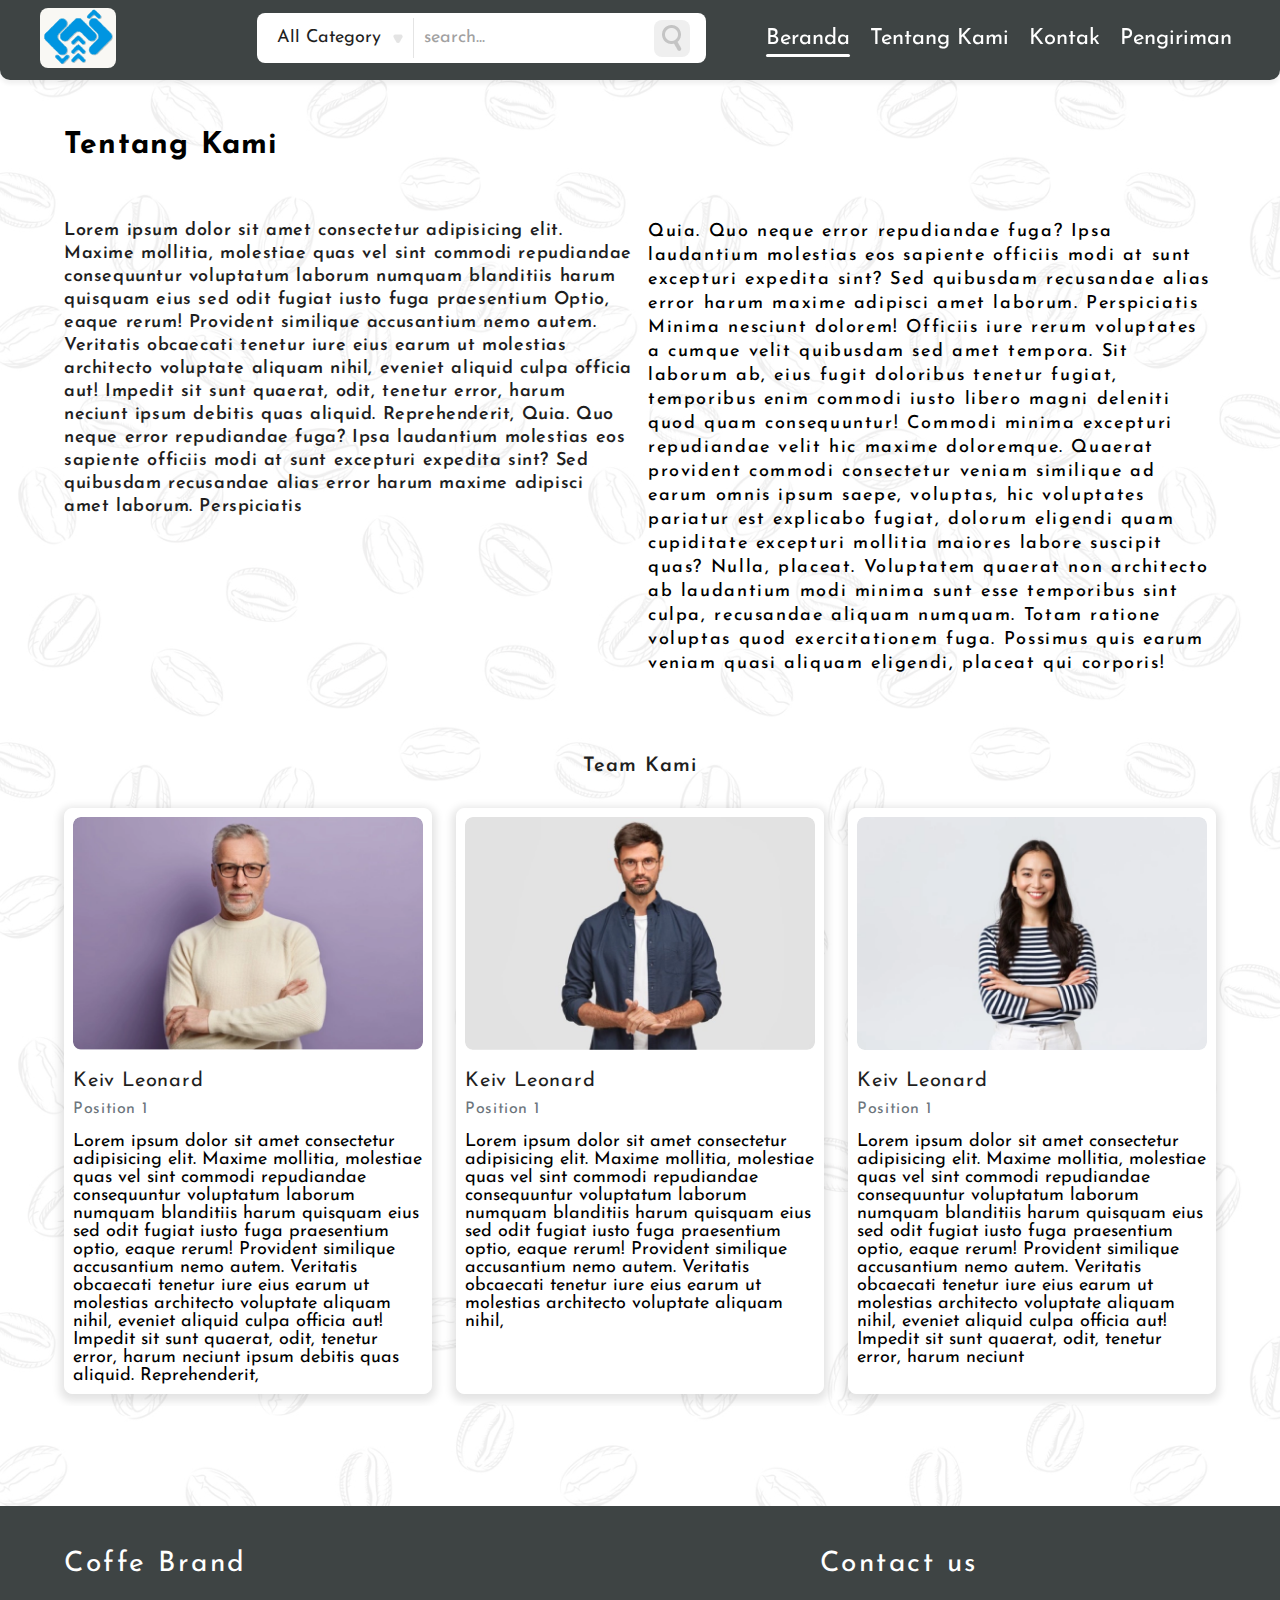
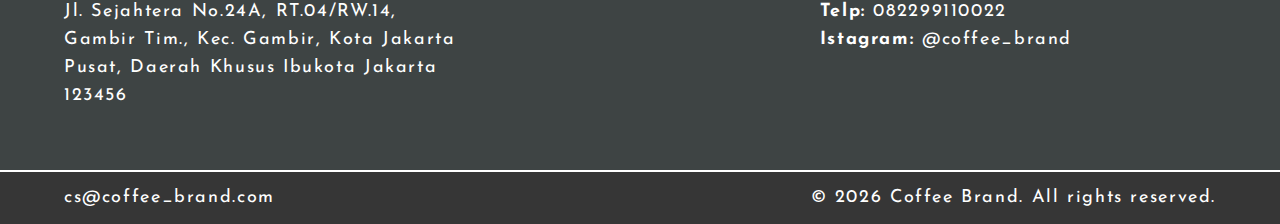
==== view/about-us.html @ 55c83dec "update side-drawer menu list" ====
<!DOCTYPE html>
<html lang="en">
  <head>
    <meta charset="UTF-8" />
    <meta http-equiv="Cache-control" content="public" />
    <meta name="viewport" content="width=device-width, initial-scale=1.0" />
    <meta name="description" content="Coffee" />
    <meta name="theme-color" content="#272727" />
    <link rel="apple-touch-icon" href="/src/images/blue-logo.svg" />
    <link rel="icon" href="/src/images/blue-logo.svg" />
    <link rel="stylesheet" href="/src/styles/common.css" />
    <link rel="stylesheet" href="/src/styles/about-us.css" />
    <title>Coffee Brand</title>
  </head>
  <body>
    <main class="screen">
      <nav class="top-nav">
        <div class="top-nav-container">
          <div class="logo-wrapper">
            <a href="/view/index.html">
              <img src="/src/images/blue-logo.svg" />
            </a>
          </div>
          <div class="menu-wrapper">
            <div class="hamburger-menu">☰</div>
            <div class="search-bar-wrapper">
              <div class="search-box">
                <form>
                  <select class="select-search">
                    <option value="all-category">All Category</option>
                    <option value="kopi">Kopi</option>
                    <option value="mesin-kopi">Mesin Kopi</option>
                  </select>
                  <input class="input-search" type="text" value="" placeholder="search..."></input>
                  <button class="submit-search" type="submit">
                    <img src="/src/images/search-icon.png" alt="srch" />
                  </button>
                </form>
              </div>
            </div>
            <ul class="menu-list">
              <li class="menu-item active">
                <a href="/view/index.html">Beranda</a>
              </li>
              <li class="menu-item">
                <a href="/view/about-us.html">Tentang Kami</a>
              </li>
              <li class="menu-item">
                <a href="/view/contact.html">Kontak</a>
              </li>
              <li class="menu-item">
                <a href="/view/shipping.html">Pengiriman</a>
              </li>
            </ul>
          </div>
        </div>
      </nav>
      <div class="container-coffee">
        <div class="page-title">Tentang Kami</div>
        <div class="about-us-wrapper">
          <div class="about-us-left">
            Lorem ipsum dolor sit amet consectetur adipisicing elit. Maxime
            mollitia, molestiae quas vel sint commodi repudiandae consequuntur
            voluptatum laborum numquam blanditiis harum quisquam eius sed odit
            fugiat iusto fuga praesentium Optio, eaque rerum! Provident
            similique accusantium nemo autem. Veritatis obcaecati tenetur iure
            eius earum ut molestias architecto voluptate aliquam nihil, eveniet
            aliquid culpa officia aut! Impedit sit sunt quaerat, odit, tenetur
            error, harum neciunt ipsum debitis quas aliquid. Reprehenderit,
            Quia. Quo neque error repudiandae fuga? Ipsa laudantium molestias
            eos sapiente officiis modi at sunt excepturi expedita sint? Sed
            quibusdam recusandae alias error harum maxime adipisci amet laborum.
            Perspiciatis
          </div>
          <div class="about-us-right">
            Quia. Quo neque error repudiandae fuga? Ipsa laudantium molestias
            eos sapiente officiis modi at sunt excepturi expedita sint? Sed
            quibusdam recusandae alias error harum maxime adipisci amet laborum.
            Perspiciatis Minima nesciunt dolorem! Officiis iure rerum voluptates
            a cumque velit quibusdam sed amet tempora. Sit laborum ab, eius
            fugit doloribus tenetur fugiat, temporibus enim commodi iusto libero
            magni deleniti quod quam consequuntur! Commodi minima excepturi
            repudiandae velit hic maxime doloremque. Quaerat provident commodi
            consectetur veniam similique ad earum omnis ipsum saepe, voluptas,
            hic voluptates pariatur est explicabo fugiat, dolorum eligendi quam
            cupiditate excepturi mollitia maiores labore suscipit quas? Nulla,
            placeat. Voluptatem quaerat non architecto ab laudantium modi minima
            sunt esse temporibus sint culpa, recusandae aliquam numquam. Totam
            ratione voluptas quod exercitationem fuga. Possimus quis earum
            veniam quasi aliquam eligendi, placeat qui corporis!
          </div>
        </div>
        <div class="our-team-wrapper">
          <div class="out-team-title">Team Kami</div>
          <div class="our-team-list">
            <div class="our-team-item">
              <img
                src="/src/images/team/person-1.png"
                class="team-img"
                alt="team"
              />
              <div class="team-name">Keiv Leonard</div>
              <div class="team-position">Position 1</div>
              <div class="team-detail">
                Lorem ipsum dolor sit amet consectetur adipisicing elit. Maxime
                mollitia, molestiae quas vel sint commodi repudiandae
                consequuntur voluptatum laborum numquam blanditiis harum
                quisquam eius sed odit fugiat iusto fuga praesentium optio,
                eaque rerum! Provident similique accusantium nemo autem.
                Veritatis obcaecati tenetur iure eius earum ut molestias
                architecto voluptate aliquam nihil, eveniet aliquid culpa
                officia aut! Impedit sit sunt quaerat, odit, tenetur error,
                harum neciunt ipsum debitis quas aliquid. Reprehenderit,
              </div>
            </div>
            <div class="our-team-item">
              <img
                src="/src/images/team/person-2.png"
                class="team-img"
                alt="team"
              />
              <div class="team-name">Keiv Leonard</div>
              <div class="team-position">Position 1</div>
              <div class="team-detail">
                Lorem ipsum dolor sit amet consectetur adipisicing elit. Maxime
                mollitia, molestiae quas vel sint commodi repudiandae
                consequuntur voluptatum laborum numquam blanditiis harum
                quisquam eius sed odit fugiat iusto fuga praesentium optio,
                eaque rerum! Provident similique accusantium nemo autem.
                Veritatis obcaecati tenetur iure eius earum ut molestias
                architecto voluptate aliquam nihil,
              </div>
            </div>
            <div class="our-team-item">
              <img
                src="/src/images/team/person-3.png"
                class="team-img"
                alt="team"
              />
              <div class="team-name">Keiv Leonard</div>
              <div class="team-position">Position 1</div>
              <div class="team-detail">
                Lorem ipsum dolor sit amet consectetur adipisicing elit. Maxime
                mollitia, molestiae quas vel sint commodi repudiandae
                consequuntur voluptatum laborum numquam blanditiis harum
                quisquam eius sed odit fugiat iusto fuga praesentium optio,
                eaque rerum! Provident similique accusantium nemo autem.
                Veritatis obcaecati tenetur iure eius earum ut molestias
                architecto voluptate aliquam nihil, eveniet aliquid culpa
                officia aut! Impedit sit sunt quaerat, odit, tenetur error,
                harum neciunt
              </div>
            </div>
          </div>
        </div>
      </div>
      <nav class="bottom-nav">
        <a href="#" class="nav-item" id="index-page">
          <div class="img-wrapper">
            <img src="/src/images/home.png" alt="beranda" />
          </div>
          <div class="title">Beranda</div>
        </a>
        <a href="#" class="nav-item" id="coffee-page">
          <div class="img-wrapper">
            <img
              src="/src/images/coffee-pack.png"
              alt="beranda"
              style="opacity: 0.6"
            />
          </div>
          <div class="title">Kopi</div>
        </a>
        <a href="#" class="nav-item" id="coffee-machine-page">
          <div class="img-wrapper">
            <img src="/src/images/coffee-machine.png" alt="beranda" />
          </div>
          <div class="title">Mesin Kopi</div>
        </a>
      </nav>
    </main>
    <div id="side-drawer">
      <div class="drawer-left">
        <div class="drawer-logo">
          <img src="/src/images/blue-logo.svg" alt="logo" />
        </div>
        <div class="menu-list">
          <a class="menu-item active" href="/view/about-us.html">Tentang Kami</a>
          <a class="menu-item" href="/view/contact.html">Kontak</a>
          <a class="menu-item" href="/view/shipping.html">Pegiriman</a>
        </div>
      </div>
      <div class="drawer-right">a</div>
    </div>
    <footer tabindex="0">
      <div class="footer-content container-coffee">
        <div class="footer-section">
          <div class="footer-title">Coffe Brand</div>
          <div class="footer-content-text">
            Jl. Sejahtera No.24A, RT.04/RW.14, Gambir Tim., Kec. Gambir, Kota
            Jakarta Pusat, Daerah Khusus Ibukota Jakarta 123456
          </div>
        </div>
        <div class="footer-section right">
          <div class="footer-title">Contact us</div>
          <div>
            <div class="footer-content-text">
              <span class="bold">Telp:</span>
              <span>082299110022</span>
            </div>
            <div class="footer-content-text">
              <span class="bold">Istagram:</span>
              <span>@coffee_brand</span>
            </div>
          </div>
        </div>
      </div>
      <div class="copyright">
        <div class="container-coffee">
          <div>cs@coffee_brand.com</div>
          <div>
            © <span class="year"></span> Coffee Brand. All rights reserved.
          </div>
        </div>
      </div>
    </footer>
    <script type="text/javascript" src="/src/scripts/scripts.js"></script>
  </body>
</html>
---- src/styles/common.css ----
@import url("https://fonts.googleapis.com/css2?family=Josefin+Sans:wght@400;600;700&display=swap");

* {
  font-family: "Josefin Sans", sans-serif;
  padding: 0;
  margin: 0;
  font-size: 18px;
}

html {
  scroll-behavior: smooth;
}

h1,
h2,
h3 {
  font-weight: normal;
}

body {
  background-image: url("/src/images/coffe-overlay.png");
}

.button {
  height: 48px;
  background: #3e4444;
  border-radius: 6px;
  display: flex;
  justify-content: center;
  align-items: center;
  color: white;
  font-size: 18px;
  line-height: 18px;
  cursor: pointer;
  text-decoration: none;
}

.container-coffee {
  overflow-x: hidden;
  box-sizing: border-box;
}

.screen {
  padding: 0;
  margin: 0;
  display: flex;
  flex-direction: column;
  justify-content: space-between;
}

/* top nav hybrid */
.top-nav {
  z-index: 3;
  box-shadow: 0px 4px 4px rgba(0, 0, 0, 0.06);
  padding: 8px 24px;
  position: sticky;
  top: 0;
  background: rgba(62, 68, 68, 1);
}

.top-nav-container {
  display: flex;
  justify-content: space-between;
  align-items: center;
  max-width: 1200px;
  margin: auto;
}

.top-nav .logo-wrapper {
  height: 40px;
}

.top-nav .logo-wrapper img {
  height: 100%;
  border-radius: 8px;
}

.top-nav .hamburger-menu {
  height: 40px;
  width: 40px;
  display: flex;
  align-items: center;
  justify-content: center;
  background: #ffffff;
  border: 2px solid #3e4444;
  box-sizing: border-box;
  border-radius: 8px;
  font-size: 24px;
  padding-bottom: 3px;
  color: #3e4444;
  background-color: #7e7e7e;
}

.top-nav .menu-list {
  display: none;
  gap: 4px;
}

.top-nav .menu-item {
  padding-bottom: 4px;
}

.top-nav .menu-item a {
  padding: 8px 8px;
  border-radius: 4px;
  cursor: pointer;
  transition: 0.15s;
  text-decoration: none;
  color: white;
  font-size: 22px;
}

/* side drawer */
#side-drawer {
  z-index: 10;
  position: fixed;
  left: 0;
  top: 0;
  display: none;
}

#side-drawer .drawer-left {
  background-color: #ffffff;
  border-right: 1px solid #ffffff;
  width: 60%;
  height: 100%;
  box-shadow: 3px 4px 4px rgb(0 0 0 / 6%);
  position: fixed;
}

#side-drawer .drawer-right {
  position: fixed;
  width: 40%;
  right: 0;
  height: 100%;
  background: #000000;
  opacity: 0.2;
}

#side-drawer .drawer-logo {
  margin-top: 40px;
  height: 80px;
  display: flex;
  justify-content: center;
  align-items: center;
}

#side-drawer .menu-list {
  margin-top: 40px;
  display: flex;
  flex-direction: column;
  justify-content: center;
}

#side-drawer .menu-item {
  height: 40px;
  display: flex;
  align-items: center;
  justify-content: center;
  width: 80%;
  margin: 4px auto;
  text-decoration: none;
  color: #1f1f1f;
}

#side-drawer .menu-item.active {
  background-color: #E5E5E5;
  border-radius: 8px;
}

#side-drawer .drawer-logo img {
  height: 100%;
  object-fit: contain;
  border-radius: 8px;
}

/* bottom nav for mobile */
.bottom-nav {
  display: flex;
  padding: 8px 24px;
  box-shadow: 0px -4px 4px rgba(0, 0, 0, 0.04);
  position: fixed;
  bottom: 0;
  width: 100vw;
  background: #ffffff;
  box-sizing: border-box;
}

.bottom-nav .nav-item {
  display: flex;
  flex: 1;
  flex-direction: column;
  align-items: center;
  justify-content: space-between;
  border-radius: 4px;
  padding: 4px 0 2px;
  text-decoration: none;
}

.bottom-nav .nav-item.active {
  background-color: #e5e5e5;
}

.bottom-nav .img-wrapper {
  width: 28px;
  height: 28px;
  display: flex;
  align-items: center;
  justify-content: center;
}

.bottom-nav img {
  max-width: 100%;
  max-height: 100%;
  object-fit: contain;
  opacity: 0.8;
}

.bottom-nav .title {
  font-weight: 600;
  font-size: 11px;
  letter-spacing: 4px;
  color: #606060;
  margin-top: 4px;
}

/* footer */

footer {
  background-color: rgba(62, 68, 68, 1);
  margin-top: 80px;
  display: none;
}

footer .container-coffee {
  padding-bottom: 0;
  max-width: 1200px;
  margin: auto;
}

footer .footer-content {
  padding: 44px 24px 60px;
  display: flex;
  justify-content: space-between;
  display: flex;
  margin: auto;
  max-width: 1200px;
}

footer .copyright .container-coffee {
  padding: 0 24px;
  display: flex;
  justify-content: space-between;
  display: flex;
  margin: auto;
  color: #ffffff;
  max-width: 1200px;
}

footer .footer-section {
  max-width: 400px;
}

footer .footer-section.right {
  padding-right: 144px;
}

footer .footer-title {
  font-size: 28px;
  line-height: 28px;
  letter-spacing: 0.09em;
  color: #ffffff;
  margin-bottom: 20px;
}

footer .footer-content-text {
  font-size: 18px;
  line-height: 28px;
  letter-spacing: 0.09em;
  color: #ffffff;
}

/* footer */

footer .footer-content-text .bold {
  font-weight: bold;
}

footer .copyright {
  padding: 12px 24px;
  border-top: 2px solid #ffffff;
  background-color: #363636;
}

footer .copyright .container-coffee {
  display: flex;
  justify-content: space-between;
  align-items: center;
  font-size: 18px;
  line-height: 28px;
  letter-spacing: 0.09em;
  color: #ffffff;
}

/* page title */

.page-title {
  padding: 8px 24px;
  background-color: #e5e5e5;
  font-weight: 600;
  font-size: 20px;
  line-height: 20px;
  letter-spacing: 0.06em;
  color: #000000;
  display: inline-flex;
  margin: 32px 0;
  border-radius: 0px 18px 18px 0px;
}

/* new porduct */

.new-product {
  padding: 24px;
  max-width: 1200px;
  margin: 0 auto;
}

.new-product > .title {
  font-size: 22px;
  letter-spacing: 0.04em;
  color: #1f1f1f;
  text-align: center;
  margin: 12px 0 16px;
}

.new-product-card-wrapper {
  display: flex;
  justify-content: space-between;
  /* align-items: center; */
}

.new-product-card-wrapper .image-wrapper-desktop {
  width: 100%;
  height: 260px;
  border-radius: 8px;
  display: none;
  /* align-items: center; */
  margin-bottom: 24px;
  position: relative;
}

.new-product-card-wrapper .offset-bg {
  display: none;
  position: absolute;
  top: 0;
  left: 0;
  background: #f1fff3;
  z-index: 1;
  width: calc(50vw + 120px);
  max-width: 800px;
  padding-top: 76px;
  padding-bottom: 76px;
  padding-left: 96px;
  box-shadow: 0px 3px 8px 2px rgba(0, 0, 0, 0.11);
  border-radius: 8px;
}

.new-product-card-wrapper .offset-bg img {
  width: 380px;
  height: 380px;
  object-fit: contain;
  border-radius: 8px;
}

.new-product-card {
  background: #ffffff;
  border: 1px solid #ffffff;
  box-sizing: border-box;
  box-shadow: 0px 3px 8px 4px rgba(0, 0, 0, 0.11);
  border-radius: 8px;
  padding: 24px;
}

.new-product-card .image-wrapper-mobile {
  width: 100%;
  height: 260px;
  background: #f1fff3;
  border-radius: 8px;
  display: flex;
  justify-content: center;
  align-items: center;
  margin-bottom: 20px;
}

.new-product-card .image-wrapper-mobile img {
  max-width: 100%;
  max-height: 100%;
  object-fit: contain;
}

.new-product-card .product-detail .title {
  font-size: 22px;
  line-height: 22px;
  letter-spacing: 0.04em;
  color: #1f1f1f;
  margin-bottom: 20px;
}

.new-product-card .product-detail .product-description {
  font-size: 15px;
  line-height: 23px;
  letter-spacing: 0.04em;
  color: #1f1f1f;
  margin-bottom: 24px;
}

.pagination-desktop {
  display: flex;
  margin: 68px auto 0;
  align-items: center;
  justify-content: center;
  font-size: 18px;
  line-height: 26px;
  color: #ffffff;
  gap: 16px;
  box-sizing: border-box;
}

.pagination-desktop .prev-next {
  padding: 8px 16px;
  background: #3e4444;
  border-radius: 4px;
  border: 1px solid #3e4444;
  cursor: pointer;
}

.pagination-desktop .page {
  border-radius: 4px;
  color: #1f1f1f;
  border: 1px solid #3e4444;
  width: 40px;
  height: 40px;
  display: flex;
  justify-content: center;
  align-items: center;
  cursor: pointer;
}

.pagination-desktop .page.active {
  color: #ffffff;
  background-color: #3e4444;
}

/* form input */

.input-wrapper {
  display: flex;
  flex-direction: column;
  gap: 4px;
  margin-bottom: 12px;
}

.input-wrapper label {
  font-size: 15px;
  letter-spacing: 0.09em;
  color: #1f1f1f;
}

.input-wrapper input {
  background: #fdfdfd;
  border: 2px solid #c0c0c0;
  box-sizing: border-box;
  border-radius: 8px;
  padding: 8px 8px;
  height: 40px;
  color: #1f1f1f;
}

.input-wrapper textarea {
  background: #fdfdfd;
  border: 2px solid #c0c0c0;
  box-sizing: border-box;
  border-radius: 8px;
  padding: 8px 8px;
  color: #1f1f1f;
}

.menu-wrapper {
  display: flex;
  align-items: center;
  gap: 52px;
  flex-direction: row-reverse;
}

.search-bar-wrapper {
  width: fit-content;
  height: 42px;
  display: flex;
  align-items: center;
  background: #ffffff;
  border-radius: 8px;
  padding: 4px 16px;
  display: none;
}

.search-bar-wrapper .search-box form {
  display: flex;
  align-items: center;
}

.search-bar-wrapper .select-search {
  height: 100%;
  border: none;
  height: 40px;
  cursor: pointer;
  max-width: 160px;
  border-right: 1px solid #e4e4e4;
  padding-right: 32px;
  padding-left: 4px;
  background: url("/src/images/dropdown-icon.png") no-repeat calc(100% - 10px) !important;
  -webkit-appearance: none;
  color: #1f1f1f;
}

.search-bar-wrapper .input-search {
  padding: 12px 10px;
  border: none;
  margin-right: 4px;
}

.search-bar-wrapper .input-search::placeholder {
  color: #a1a1a1;
}

.search-bar-wrapper button {
  background: #efefef;
  border-radius: 8px;
  width: 36px;
  height: 36px;
  cursor: pointer;
  padding-top: 5px;
}

.search-bar-wrapper button img {
  opacity: 0.2;
}

.search-bar-wrapper .submit-search {
  border: none;
  height: 100%;
}

.product-video-wrapper {
  background-color: #fdf4f4;
  padding: 24px 0;
  border-bottom: 12px solid #ebebeb;
}

.link-divider {
  margin-bottom: 60px;
}

.product-video-wrapper .container-coffee {
  display: flex;
  flex-direction: column;
  gap: 32px;
  padding: 0 24px;
}

.product-video-wrapper .video-wrapper {
  width: 100%;
}

.product-video-wrapper .video-wrapper .swiper-wrapper {
  width: 100%;
  height: 240px;
}

.product-video-wrapper .player-slide {
  display: flex;
  align-items: center;
  justify-content: space-between;
  gap: 24px;
}

.product-video-wrapper .player-slide .video-list {
  width: 100%;
}

.product-video-wrapper .video-description {
  width: 100%;
  font-size: 15px;
  line-height: 23px;
  letter-spacing: 0.04em;
  color: #1f1f1f;
}

.product-video-wrapper .video-description .button {
  display: none;
  margin-top: 24px;
}

.swiper {
  width: 100%;
  height: 100%;
  /* min-height: 360px; */
}

.swiper-slide {
  text-align: center;
  font-size: 18px;
  background: #fff;

  /* Center slide text vertically */
  display: -webkit-box;
  display: -ms-flexbox;
  display: -webkit-flex;
  display: flex;
  -webkit-box-pack: center;
  -ms-flex-pack: center;
  -webkit-justify-content: center;
  justify-content: center;
  -webkit-box-align: center;
  -ms-flex-align: center;
  -webkit-align-items: center;
  align-items: center;
}

.swiper-slide img {
  display: block;
  width: 100%;
  height: 100%;
  object-fit: cover;
}

.swiper {
  margin-left: auto;
  margin-right: auto;
}

.swiper-pagination {
  width: fit-content;
}

.swiper-horizontal > .swiper-pagination-bullets,
.swiper-pagination-bullets.swiper-pagination-horizontal,
.swiper-pagination-custom,
.swiper-pagination-fraction {
  margin-left: 40%;
  display: flex;
  width: 100px !important;
}

.swiper-horizontal > .swiper-pagination-bullets .swiper-pagination-bullet,
.swiper-pagination-horizontal.swiper-pagination-bullets
  .swiper-pagination-bullet {
  width: 12px;
  height: 12px;
  border: 3px solid #b1b1b1;
}

.swiper-horizontal > .swiper-pagination-bullets .swiper-pagination-bullet,
.swiper-pagination-horizontal.swiper-pagination-bullets
  .swiper-pagination-bullet {
  background: #3e4444 !important;
}

.swiper-button-prev,
.swiper-rtl .swiper-button-next {
  color: #3e4444 !important;
}

.swiper-button-next,
.swiper-rtl .swiper-button-prev {
  color: #3e4444 !important;
}

.image-product-modal {
  display: none;
}

/* detail product modal */

.detail-product-modal {
  display: none;
  height: 100vh;
  width: 100vw;
  position: fixed;
  z-index: 11;
  top: 0;
  left: 0;
  background-color: rgba(0, 0, 0, 0.2);
  padding: 68px 24px 40px;
}

.detail-product-modal .modal-content {
  width: calc(100% - 48px);
  z-index: 12;
  background-color: #ffffff;
  padding: 8px;
  border-radius: 8px;
  box-sizing: border-box;
}

.detail-product-modal .close-button {
  height: 40px;
  width: 40px;
  display: flex;
  justify-content: center;
  align-items: center;
  font-size: 22px;
  cursor: pointer;
  color: #3e4444;
  font-weight: bold;
  margin-left: auto;
  margin-right: 8px;
}

.detail-product-modal .top-modal {
  width: calc(100% + 16px);
  margin-left: -8px;
  margin-top: -8px;
  box-shadow: 0px 4px 4px rgb(0 0 0 / 6%);
}

.detail-product-modal .modal-inner {
  overflow-y: scroll;
  height: calc(100vh - 160px);
}

.detail-product-modal .new-product-card {
  box-shadow: none;
  border-radius: 0;
  margin-top: 4px;
}

.detail-product-modal .image-wrapper-mobile img {
  width: 100%;
}

.detail-product-modal .product-detail .title {
  font-size: 22px;
  line-height: 22px;
  letter-spacing: 0.04em;
  color: #1f1f1f;
  margin-bottom: 12px;
}

.detail-product-modal .product-detail .product-price {
  font-size: 14px;
  line-height: 14px;
  letter-spacing: 0.04em;
  color: #00cc5e;
  margin-bottom: 16px;
}

.detail-product-modal .product-detail .marketplaces {
  gap: 16px;
  display: flex;
  flex-direction: column;
}

.detail-product-modal .image-list {
  margin-top: 0;
  display: grid;
  grid-template-columns: 72px 72px 72px;
  column-gap: 12px;
  row-gap: 12px;
  margin-bottom: 28px;
}

.detail-product-modal .image-list .img-wrapper {
  width: 72px;
  min-width: 72px;
  height: 72px;
  max-height: 72px;
  background: #fdf4f4;
  border-radius: 8px;
  cursor: pointer;
  box-shadow: 0px 3px 8px 2px rgba(0, 0, 0, 0.05);
  box-sizing: border-box;
}

.detail-product-modal .image-list .img-wrapper.active {
  border: 3px solid rgb(235, 235, 235);
}

.detail-product-modal .image-list img {
  width: 100%;
  height: 100%;
  object-fit: contain;
}

@media screen and (min-width: 768px) {
  .page-title {
    background-color: transparent;
    padding: 0;
    font-size: 30px;
    letter-spacing: 0.04em;
    color: #000000;
    font-weight: bold;
    margin: 64px 0;
  }

  .top-nav {
    border-radius: 0 0 10px 10px;
    margin-bottom: -8px;
    height: 80px;
    box-sizing: border-box;
  }

  .top-nav .logo-wrapper {
    height: 60px;
  }

  .bottom-nav {
    display: none;
  }

  footer {
    display: block;
  }

  .new-product h2.title {
    font-size: 28px;
    line-height: 28px;
    letter-spacing: 0.04em;
    margin-bottom: 20px;
  }

  .new-product-card {
    width: calc(100vw - 48px);
    max-width: calc(1200px / 2);
    z-index: 2;
    margin-top: 46px;
    padding: 46px;
  }

  .new-product-card-wrapper .image-wrapper-desktop {
    display: flex;
  }

  .new-product-card-wrapper .offset-bg {
    display: block;
  }

  .new-product-card .image-wrapper-mobile {
    display: none;
  }

  .new-product-card .product-detail .title {
    font-size: 28px;
    line-height: 28px;
  }

  .new-product-card .product-detail .product-description {
    font-size: 18px;
    line-height: 32px;
    letter-spacing: 0.04em;
    display: -webkit-box;
    -webkit-line-clamp: 6;
    -webkit-box-orient: vertical;
    overflow: hidden;
    height: 192px;
  }

  .top-nav ul {
    list-style-type: none;
  }

  .top-nav li {
    position: relative;
  }

  .top-nav .menu-item::after {
    position: absolute;
    content: "";
    top: 100%;
    left: 8%;
    width: 84%;
    height: 3px;
    border-radius: 10px;
    background-color: #ffffff;
    transform: scaleX(0);
    transition: 0.4s cubic-bezier(0.15, 0.8, 0.4, 1);
  }

  .top-nav .menu-item:hover::after {
    transform: scaleX(1);
  }

  .top-nav .menu-item.active::after {
    transform: scaleX(1);
  }

  .top-nav .menu-item.a {
    position: relative;
    display: flex;
    transition: 0.4s cubic-bezier(0.165, 0.84, 0.44, 1);
  }

  .search-bar-wrapper {
    display: flex;
  }

  .image-product-modal {
    position: fixed;
    left: 0;
    top: 0;
    width: 100%;
    height: 100vh;
    background-color: rgba(0, 0, 0, 0.2);
    z-index: 3;
    box-sizing: border-box;
    overflow-x: hidden;
    display: flex;
    justify-content: center;
    align-items: center;
  }

  .image-product-modal .modal-content {
    max-width: 1000px;
    width: calc(100% - 80px);
    background-color: #ffffff;
    height: fit-content;
    box-shadow: 0px 3px 8px 2px rgba(0, 0, 0, 0.11);
    border-radius: 16px;
    margin: auto;
    height: fit-content;
    margin-top: calc((100vh - 542px) / 2);
    padding: 24px;
    box-sizing: border-box;
    margin-bottom: 60px;
  }

  .image-product-modal .top-modal {
    display: flex;
    justify-content: space-between;
  }

  .image-product-modal .modal-name {
    font-size: 24px;
    font-weight: 600;
    line-height: 24px;
    letter-spacing: 0.04em;
    color: #1f1f1f;
    margin-bottom: 36px;
  }

  .image-product-modal .close-button {
    font-size: 24px;
    line-height: 26px;
    color: rgba(119, 119, 119, 0.95);
    cursor: pointer;
    font-weight: bold;
    width: 40px;
    height: 40px;
    text-align: right;
  }

  .image-product-modal .modal-inner {
    display: flex;
    gap: 80px;
  }

  .image-product-modal .focused-img-wrapper {
    width: 400px;
    height: 400px;
    background: #fdf4f4;
  }

  .image-product-modal .focused-img-wrapper img {
    width: 100%;
    height: 100%;
    object-fit: contain;
  }

  .image-list-wrapper .title {
    font-size: 20px;
    letter-spacing: 0.04em;
    color: #1f1f1f;
  }

  .image-product-modal .image-list {
    margin-top: 28px;
    display: grid;
    grid-template-columns: 88px 88px 88px 88px;
    column-gap: 20px;
    row-gap: 20px;
  }

  .image-product-modal .image-list .img-wrapper {
    width: 88px;
    min-width: 88px;
    height: 88px;
    background: #fdf4f4;
    border-radius: 8px;
    cursor: pointer;
    box-shadow: 0px 3px 8px 2px rgba(0, 0, 0, 0.11);
    box-sizing: border-box;
  }

  .image-product-modal .image-list .img-wrapper.active {
    border: 4px solid #ccc;
  }

  .image-product-modal .image-list img {
    width: 100%;
    height: 100%;
    object-fit: contain;
  }

  .product-video-wrapper {
    padding: 60px 0;
  }

  .product-video-wrapper .container-coffee {
    flex-direction: row;
    gap: 60px;
  }

  .product-video-wrapper .video-wrapper {
    width: 50%;
  }

  .product-video-wrapper .video-wrapper .swiper-wrapper {
    width: 50%;
    height: 300px;
  }

  .product-video-wrapper .video-description {
    font-size: 18px;
    line-height: 26px;
  }

  .product-video-wrapper .video-description .button {
    display: flex;
    width: 50%;
    min-width: 200px;
  }
}

@media screen and (min-width: 992px) {
  .top-nav .menu-item {
    font-size: 24px;
  }
}

@media screen and (min-width: 1122px) {
  .top-nav .hamburger-menu {
    display: none;
  }

  .top-nav .menu-list {
    display: flex;
    margin-top: 4px;
  }

  .top-nav .menu-wrapper {
    flex-direction: row;
  }
}
---- src/styles/about-us.css ----
/* about-us */

.container-coffee {
  padding: 0 24px;
}

.page-title {
  margin-left: -24px;
}

.about-us-wrapper {
  font-weight: 600;
  font-size: 15px;
  line-height: 23px;
  letter-spacing: 0.04em;
  color: #1f1f1f;
  max-width: 1200px;
  margin: 0 auto;
  display: grid;
  grid-template-columns: 1fr;
  gap: 16px;
}

.about-us-wrapper .about-us-right {
  display: none;
  font-size: 18px;
  line-height: 24px;
  letter-spacing: 0.09em;
  font-weight: 500;
  color: #000000;
}

.our-team-wrapper {
  margin: 80px auto 100px;
  max-width: 1200px;
}

.our-team-wrapper .out-team-title {
  font-weight: 600;
  font-size: 20px;
  line-height: 20px;
  letter-spacing: 0.06em;
  color: #1f1f1f;
  margin-bottom: 32px;
  text-align: center;
}

.our-team-wrapper .our-team-list {
  display: flex;
  overflow: scroll;
  padding: 12px 24px;
  margin-left: -24px;
  margin-right: -24px;
  margin-top: -12px;
}

.our-team-wrapper .our-team-item {
  background: #ffffff;
  border: 1px solid #ffffff;
  box-sizing: border-box;
  box-shadow: 0px 3px 8px 4px rgba(0, 0, 0, 0.11);
  border-radius: 8px;
  padding: 8px;
  min-width: 272px;
  margin-right: 20px;
}

.our-team-wrapper .our-team-item img {
  border-radius: 8px;
  width: 100%;
  margin-bottom: 16px;
}

.our-team-wrapper .our-team-item .team-name {
  font-size: 20px;
  line-height: 20px;
  letter-spacing: 0.04em;
  color: #1f1f1f;
  margin-bottom: 10px;
}

.our-team-wrapper .our-team-item .team-position {
  font-size: 16px;
  line-height: 16px;
  letter-spacing: 0.04em;
  color: #6c757d;
  margin-bottom: 16px;
}

.our-team-wrapper .our-team-item .team-description {
  font-size: 15px;
  line-height: 23px;
  letter-spacing: 0.04em;
  color: #1f1f1f;
}

@media screen and (min-width: 768px) {
  .container-coffee {
    max-width: 1200px;
    margin: auto;
    width: calc(100vw - 48px);
  }

  .page-title {
    margin-left: 0;
  }

  .about-us-wrapper {
    grid-template-columns: 1fr 1fr;
    gap: 16px;
  }

  .about-us-wrapper .about-us-right {
    display: block;
  }
  
  .our-team-wrapper .our-team-list {
    justify-content: space-between;
    overflow-y: hidden;
    gap: 16px;
    overflow-x: auto;
  }

  .our-team-wrapper .our-team-item {
    max-width: 300px;
    min-width: calc(1200px / 3 - 32px);
    margin-right: 0;
  }

  .our-team-wrapper {
    margin-bottom: 20px;
  }
}
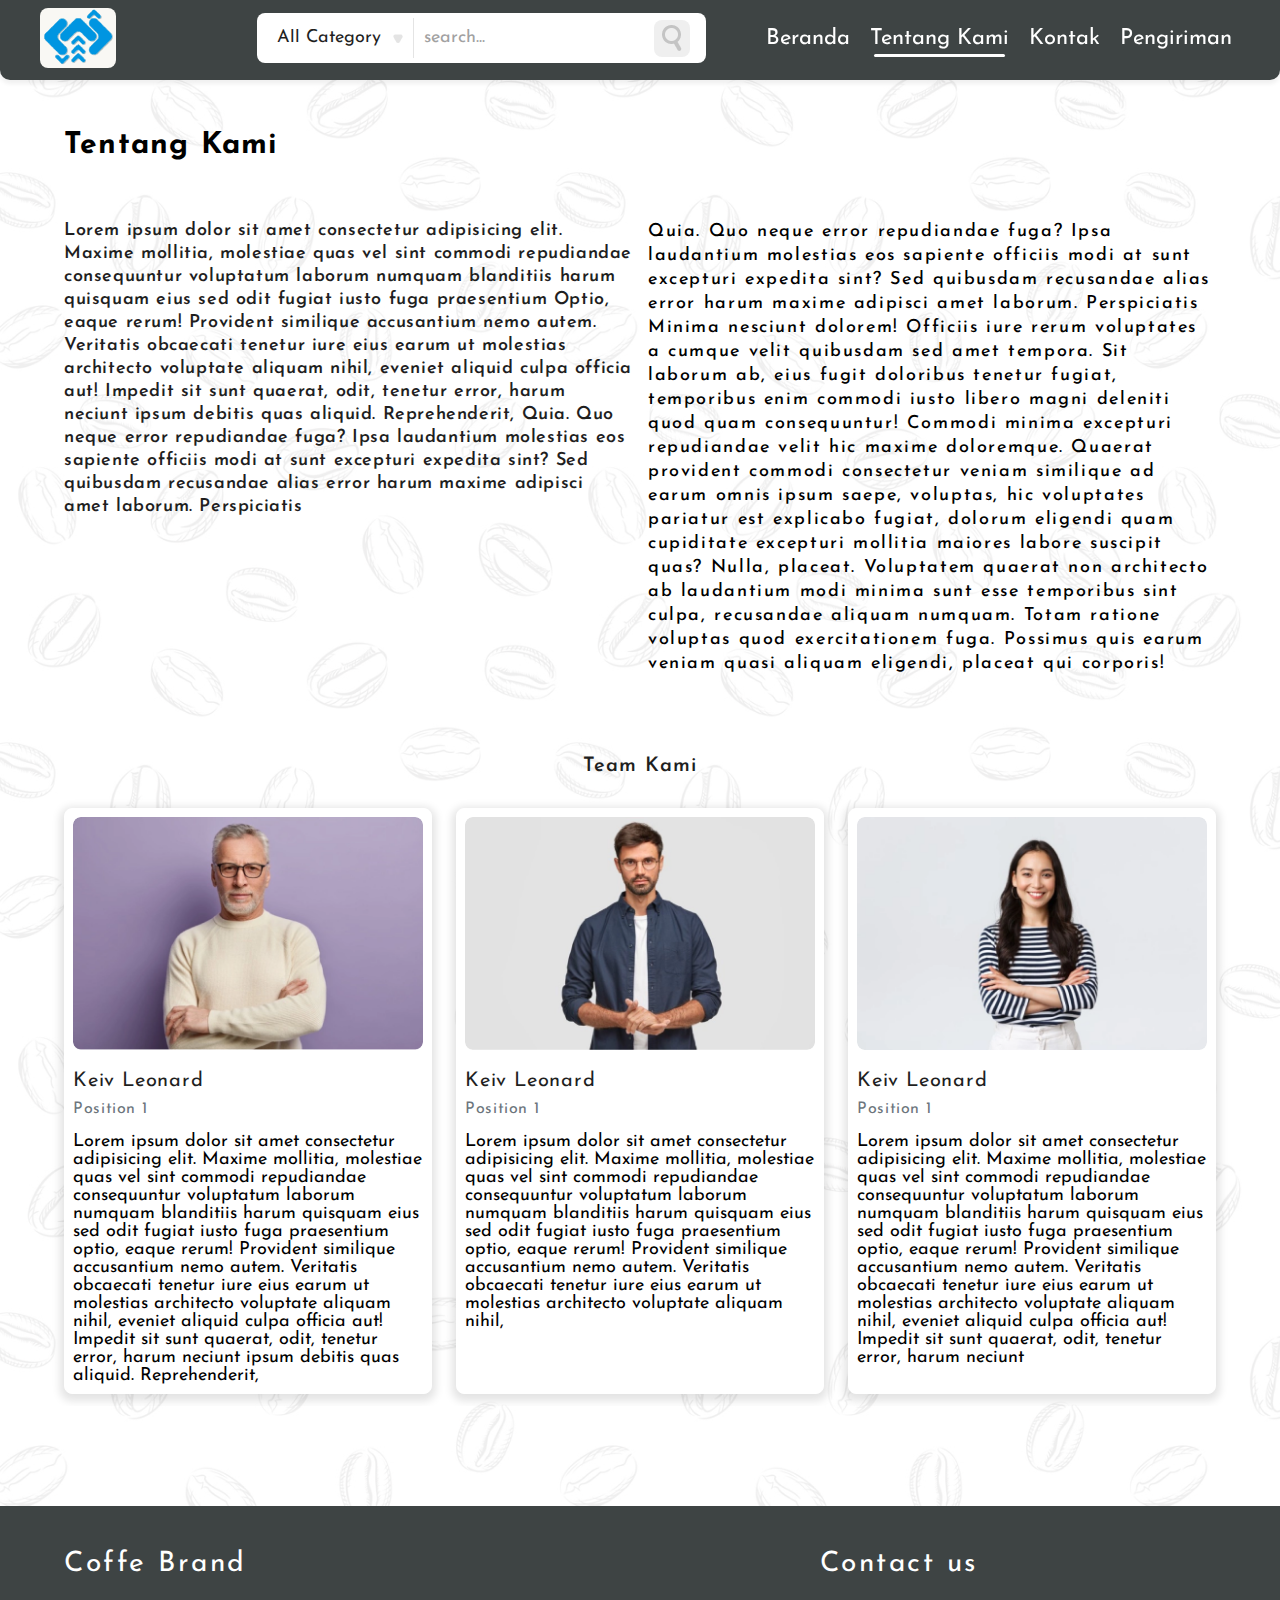
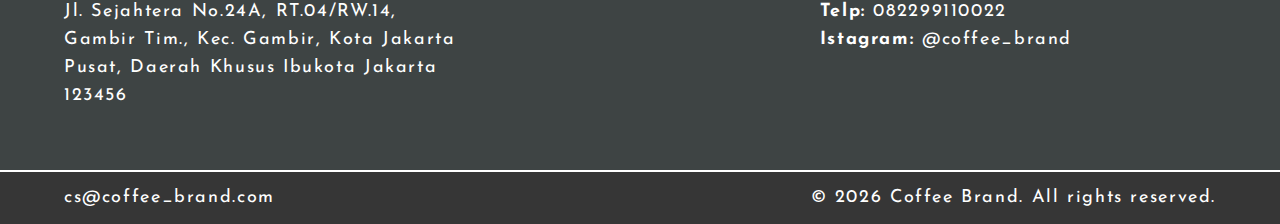
==== commit 243ec7c9: "adjust class active for Tentang Kami & Kontak" ====
--- a/view/about-us.html
+++ b/view/about-us.html
@@ -39,10 +39,10 @@
               </div>
             </div>
             <ul class="menu-list">
+              <li class="menu-item">
+                <a href="/view/index.html">Beranda</a>
+              </li>
               <li class="menu-item active">
-                <a href="/view/index.html">Beranda</a>
-              </li>
-              <li class="menu-item">
                 <a href="/view/about-us.html">Tentang Kami</a>
               </li>
               <li class="menu-item">
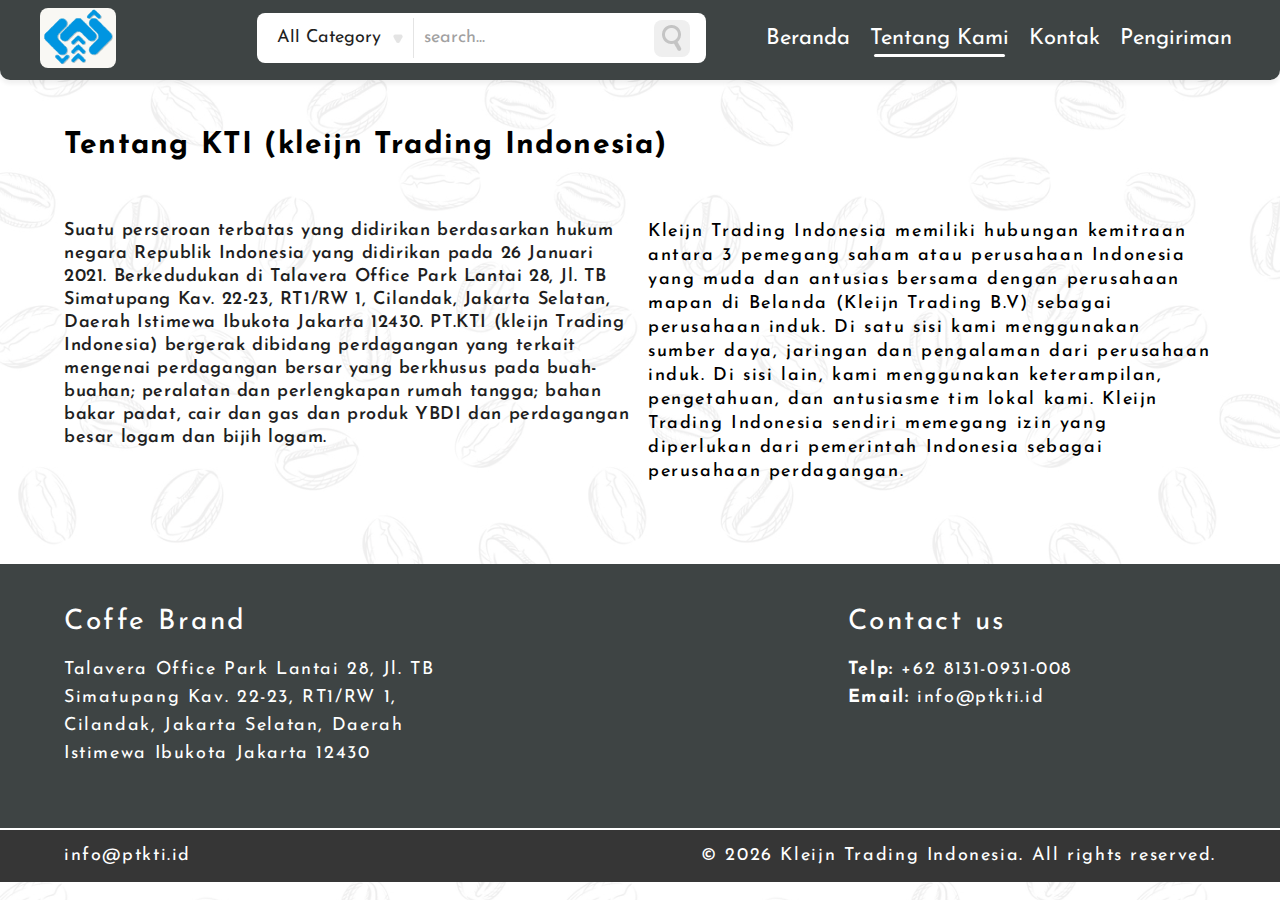
==== commit fffd6c5c: "add banner slider at index.html" ====
--- a/view/about-us.html
+++ b/view/about-us.html
@@ -56,41 +56,30 @@
         </div>
       </nav>
       <div class="container-coffee">
-        <div class="page-title">Tentang Kami</div>
+        <div class="page-title">Tentang KTI (kleijn Trading Indonesia)</div>
         <div class="about-us-wrapper">
           <div class="about-us-left">
-            Lorem ipsum dolor sit amet consectetur adipisicing elit. Maxime
-            mollitia, molestiae quas vel sint commodi repudiandae consequuntur
-            voluptatum laborum numquam blanditiis harum quisquam eius sed odit
-            fugiat iusto fuga praesentium Optio, eaque rerum! Provident
-            similique accusantium nemo autem. Veritatis obcaecati tenetur iure
-            eius earum ut molestias architecto voluptate aliquam nihil, eveniet
-            aliquid culpa officia aut! Impedit sit sunt quaerat, odit, tenetur
-            error, harum neciunt ipsum debitis quas aliquid. Reprehenderit,
-            Quia. Quo neque error repudiandae fuga? Ipsa laudantium molestias
-            eos sapiente officiis modi at sunt excepturi expedita sint? Sed
-            quibusdam recusandae alias error harum maxime adipisci amet laborum.
-            Perspiciatis
+            Suatu perseroan terbatas yang didirikan berdasarkan hukum negara
+            Republik Indonesia yang didirikan pada 26 Januari 2021.
+            Berkedudukan di Talavera Office Park Lantai 28, Jl. TB Simatupang Kav.
+            22-23, RT1/RW 1, Cilandak, Jakarta Selatan, Daerah Istimewa Ibukota Jakarta 12430.
+            PT.KTI (kleijn Trading Indonesia) bergerak dibidang perdagangan
+            yang terkait mengenai perdagangan bersar yang berkhusus pada buah-buahan;
+            peralatan dan perlengkapan rumah tangga; bahan bakar padat, cair
+            dan gas dan produk YBDI dan perdagangan besar logam dan bijih logam.
           </div>
           <div class="about-us-right">
-            Quia. Quo neque error repudiandae fuga? Ipsa laudantium molestias
-            eos sapiente officiis modi at sunt excepturi expedita sint? Sed
-            quibusdam recusandae alias error harum maxime adipisci amet laborum.
-            Perspiciatis Minima nesciunt dolorem! Officiis iure rerum voluptates
-            a cumque velit quibusdam sed amet tempora. Sit laborum ab, eius
-            fugit doloribus tenetur fugiat, temporibus enim commodi iusto libero
-            magni deleniti quod quam consequuntur! Commodi minima excepturi
-            repudiandae velit hic maxime doloremque. Quaerat provident commodi
-            consectetur veniam similique ad earum omnis ipsum saepe, voluptas,
-            hic voluptates pariatur est explicabo fugiat, dolorum eligendi quam
-            cupiditate excepturi mollitia maiores labore suscipit quas? Nulla,
-            placeat. Voluptatem quaerat non architecto ab laudantium modi minima
-            sunt esse temporibus sint culpa, recusandae aliquam numquam. Totam
-            ratione voluptas quod exercitationem fuga. Possimus quis earum
-            veniam quasi aliquam eligendi, placeat qui corporis!
-          </div>
-        </div>
-        <div class="our-team-wrapper">
+            Kleijn Trading Indonesia memiliki hubungan kemitraan antara 3
+            pemegang saham atau perusahaan Indonesia yang muda dan antusias
+            bersama dengan perusahaan mapan di Belanda (Kleijn Trading B.V)
+            sebagai perusahaan induk. Di satu sisi kami menggunakan sumber
+            daya, jaringan dan pengalaman dari perusahaan induk. Di sisi lain,
+            kami menggunakan keterampilan, pengetahuan, dan antusiasme tim
+            lokal kami. Kleijn Trading Indonesia sendiri memegang izin yang 
+            diperlukan dari pemerintah Indonesia sebagai perusahaan perdagangan.
+          </div>
+        </div>
+        <!-- <div class="our-team-wrapper">
           <div class="out-team-title">Team Kami</div>
           <div class="our-team-list">
             <div class="our-team-item">
@@ -152,7 +141,7 @@
               </div>
             </div>
           </div>
-        </div>
+        </div> -->
       </div>
       <nav class="bottom-nav">
         <a href="#" class="nav-item" id="index-page">
@@ -187,7 +176,7 @@
         <div class="menu-list">
           <a class="menu-item active" href="/view/about-us.html">Tentang Kami</a>
           <a class="menu-item" href="/view/contact.html">Kontak</a>
-          <a class="menu-item" href="/view/shipping.html">Pegiriman</a>
+          <a class="menu-item" href="/view/shipping.html">Pengiriman</a>
         </div>
       </div>
       <div class="drawer-right">a</div>
@@ -197,8 +186,8 @@
         <div class="footer-section">
           <div class="footer-title">Coffe Brand</div>
           <div class="footer-content-text">
-            Jl. Sejahtera No.24A, RT.04/RW.14, Gambir Tim., Kec. Gambir, Kota
-            Jakarta Pusat, Daerah Khusus Ibukota Jakarta 123456
+            Talavera Office Park Lantai 28, Jl. TB Simatupang Kav. 22-23, RT1/RW 1,
+            Cilandak, Jakarta Selatan, Daerah Istimewa Ibukota Jakarta 12430
           </div>
         </div>
         <div class="footer-section right">
@@ -206,20 +195,20 @@
           <div>
             <div class="footer-content-text">
               <span class="bold">Telp:</span>
-              <span>082299110022</span>
+              <span>+62 8131-0931-008</span>
             </div>
             <div class="footer-content-text">
-              <span class="bold">Istagram:</span>
-              <span>@coffee_brand</span>
+              <span class="bold">Email:</span>
+              <span>info@ptkti.id</span>
             </div>
           </div>
         </div>
       </div>
       <div class="copyright">
         <div class="container-coffee">
-          <div>cs@coffee_brand.com</div>
+          <div>info@ptkti.id</div>
           <div>
-            © <span class="year"></span> Coffee Brand. All rights reserved.
+            © <span class="year"></span> Kleijn Trading Indonesia. All rights reserved.
           </div>
         </div>
       </div>
--- a/src/styles/common.css
+++ b/src/styles/common.css
@@ -33,6 +33,8 @@
   line-height: 18px;
   cursor: pointer;
   text-decoration: none;
+  border: none;
+  padding: 0 16px;
 }
 
 .container-coffee {
@@ -164,7 +166,7 @@
 }
 
 #side-drawer .menu-item.active {
-  background-color: #E5E5E5;
+  background-color: #e5e5e5;
   border-radius: 8px;
 }
 
@@ -754,6 +756,17 @@
   margin-bottom: 16px;
 }
 
+.detail-product-modal .product-detail .product-discount {
+  font-size: 12px;
+  line-height: 12px;
+  letter-spacing: 0.04em;
+  color: #656565;
+  margin-top: 6px;
+  text-decoration: line-through;
+  margin-top: -12px;
+  margin-bottom: 12px;
+}
+
 .detail-product-modal .product-detail .marketplaces {
   gap: 16px;
   display: flex;
@@ -1060,3 +1073,29 @@
     flex-direction: row;
   }
 }
+
+.search-bar-wrapper .search-box {
+  float: none !important;
+  margin: 0 !important;
+  border: none !important;
+  padding: 0 !important;
+  border-radius: 0 !important;
+  cursor: pointer !important;
+  -webkit-box-sizing: unset !important;
+  box-sizing: unset !important;
+}
+
+.search-bar-wrapper .input-search {
+  padding: 10px 10px;
+}
+
+.input-wrapper select {
+  background: #fdfdfd;
+  border: 2px solid #c0c0c0;
+  box-sizing: border-box;
+  border-radius: 8px;
+  padding: 8px 8px;
+  height: 40px;
+  color: #1f1f1f;
+}
+
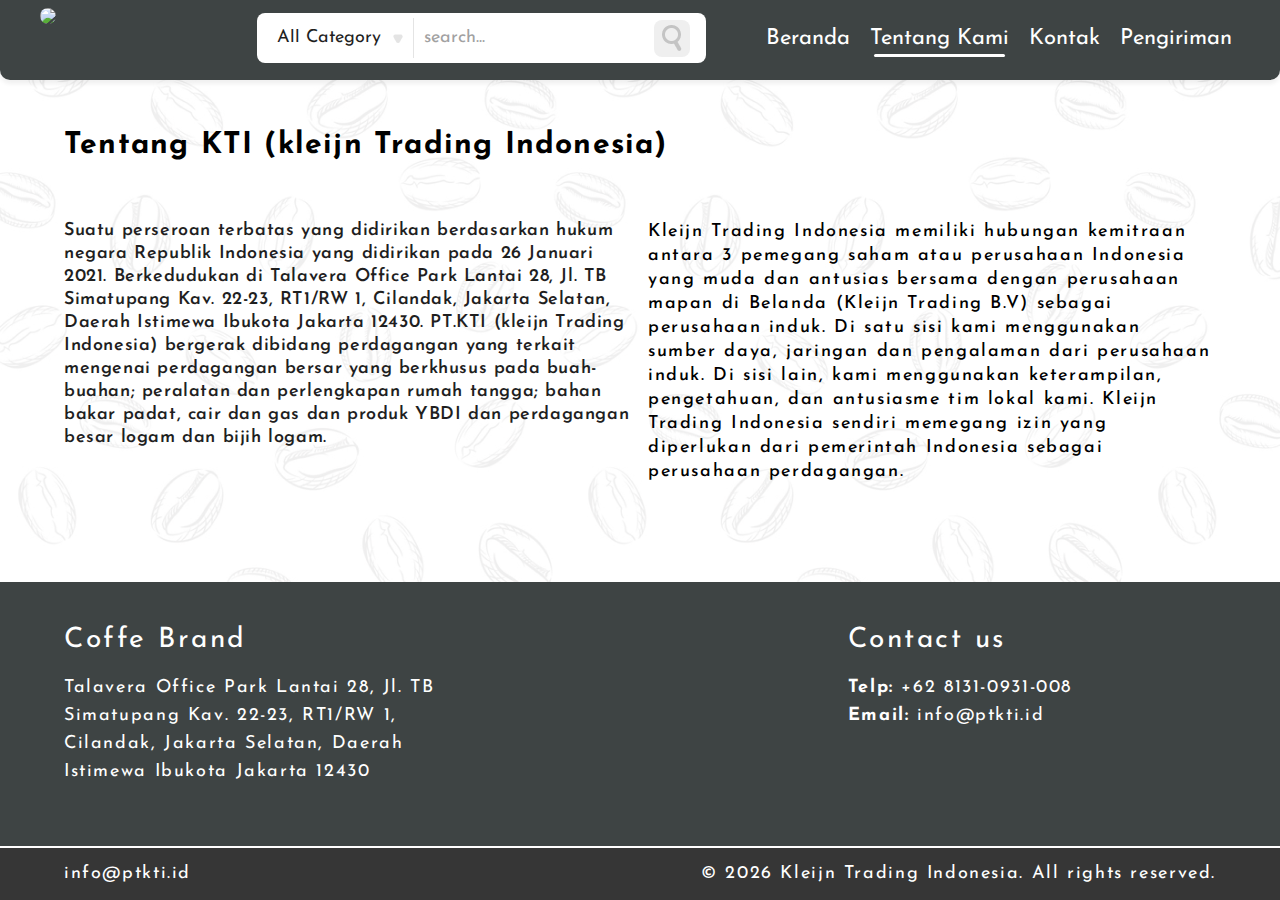
==== commit ed3a7e4e: "fix about-us content not reach bottom" ====
--- a/view/about-us.html
+++ b/view/about-us.html
@@ -6,8 +6,8 @@
     <meta name="viewport" content="width=device-width, initial-scale=1.0" />
     <meta name="description" content="Coffee" />
     <meta name="theme-color" content="#272727" />
-    <link rel="apple-touch-icon" href="/src/images/blue-logo.svg" />
-    <link rel="icon" href="/src/images/blue-logo.svg" />
+    <link rel="apple-touch-icon" href="/src/images/blue-logo.jpg" />
+    <link rel="icon" href="/src/images/blue-logo.jpg" />
     <link rel="stylesheet" href="/src/styles/common.css" />
     <link rel="stylesheet" href="/src/styles/about-us.css" />
     <title>Coffee Brand</title>
@@ -18,7 +18,7 @@
         <div class="top-nav-container">
           <div class="logo-wrapper">
             <a href="/view/index.html">
-              <img src="/src/images/blue-logo.svg" />
+              <img src="/src/images/blue-logo.jpg" />
             </a>
           </div>
           <div class="menu-wrapper">
@@ -55,93 +55,127 @@
           </div>
         </div>
       </nav>
-      <div class="container-coffee">
-        <div class="page-title">Tentang KTI (kleijn Trading Indonesia)</div>
-        <div class="about-us-wrapper">
-          <div class="about-us-left">
-            Suatu perseroan terbatas yang didirikan berdasarkan hukum negara
-            Republik Indonesia yang didirikan pada 26 Januari 2021.
-            Berkedudukan di Talavera Office Park Lantai 28, Jl. TB Simatupang Kav.
-            22-23, RT1/RW 1, Cilandak, Jakarta Selatan, Daerah Istimewa Ibukota Jakarta 12430.
-            PT.KTI (kleijn Trading Indonesia) bergerak dibidang perdagangan
-            yang terkait mengenai perdagangan bersar yang berkhusus pada buah-buahan;
-            peralatan dan perlengkapan rumah tangga; bahan bakar padat, cair
-            dan gas dan produk YBDI dan perdagangan besar logam dan bijih logam.
-          </div>
-          <div class="about-us-right">
-            Kleijn Trading Indonesia memiliki hubungan kemitraan antara 3
-            pemegang saham atau perusahaan Indonesia yang muda dan antusias
-            bersama dengan perusahaan mapan di Belanda (Kleijn Trading B.V)
-            sebagai perusahaan induk. Di satu sisi kami menggunakan sumber
-            daya, jaringan dan pengalaman dari perusahaan induk. Di sisi lain,
-            kami menggunakan keterampilan, pengetahuan, dan antusiasme tim
-            lokal kami. Kleijn Trading Indonesia sendiri memegang izin yang 
-            diperlukan dari pemerintah Indonesia sebagai perusahaan perdagangan.
-          </div>
-        </div>
-        <!-- <div class="our-team-wrapper">
-          <div class="out-team-title">Team Kami</div>
-          <div class="our-team-list">
-            <div class="our-team-item">
-              <img
-                src="/src/images/team/person-1.png"
-                class="team-img"
-                alt="team"
-              />
-              <div class="team-name">Keiv Leonard</div>
-              <div class="team-position">Position 1</div>
-              <div class="team-detail">
-                Lorem ipsum dolor sit amet consectetur adipisicing elit. Maxime
-                mollitia, molestiae quas vel sint commodi repudiandae
-                consequuntur voluptatum laborum numquam blanditiis harum
-                quisquam eius sed odit fugiat iusto fuga praesentium optio,
-                eaque rerum! Provident similique accusantium nemo autem.
-                Veritatis obcaecati tenetur iure eius earum ut molestias
-                architecto voluptate aliquam nihil, eveniet aliquid culpa
-                officia aut! Impedit sit sunt quaerat, odit, tenetur error,
-                harum neciunt ipsum debitis quas aliquid. Reprehenderit,
-              </div>
-            </div>
-            <div class="our-team-item">
-              <img
-                src="/src/images/team/person-2.png"
-                class="team-img"
-                alt="team"
-              />
-              <div class="team-name">Keiv Leonard</div>
-              <div class="team-position">Position 1</div>
-              <div class="team-detail">
-                Lorem ipsum dolor sit amet consectetur adipisicing elit. Maxime
-                mollitia, molestiae quas vel sint commodi repudiandae
-                consequuntur voluptatum laborum numquam blanditiis harum
-                quisquam eius sed odit fugiat iusto fuga praesentium optio,
-                eaque rerum! Provident similique accusantium nemo autem.
-                Veritatis obcaecati tenetur iure eius earum ut molestias
-                architecto voluptate aliquam nihil,
-              </div>
-            </div>
-            <div class="our-team-item">
-              <img
-                src="/src/images/team/person-3.png"
-                class="team-img"
-                alt="team"
-              />
-              <div class="team-name">Keiv Leonard</div>
-              <div class="team-position">Position 1</div>
-              <div class="team-detail">
-                Lorem ipsum dolor sit amet consectetur adipisicing elit. Maxime
-                mollitia, molestiae quas vel sint commodi repudiandae
-                consequuntur voluptatum laborum numquam blanditiis harum
-                quisquam eius sed odit fugiat iusto fuga praesentium optio,
-                eaque rerum! Provident similique accusantium nemo autem.
-                Veritatis obcaecati tenetur iure eius earum ut molestias
-                architecto voluptate aliquam nihil, eveniet aliquid culpa
-                officia aut! Impedit sit sunt quaerat, odit, tenetur error,
-                harum neciunt
-              </div>
-            </div>
-          </div>
-        </div> -->
+      <div class="outer-container">
+        <div class="container-coffee">
+          <div class="page-title">Tentang KTI (kleijn Trading Indonesia)</div>
+          <div class="about-us-wrapper">
+            <div class="about-us-left">
+              Suatu perseroan terbatas yang didirikan berdasarkan hukum negara
+              Republik Indonesia yang didirikan pada 26 Januari 2021.
+              Berkedudukan di Talavera Office Park Lantai 28, Jl. TB Simatupang Kav.
+              22-23, RT1/RW 1, Cilandak, Jakarta Selatan, Daerah Istimewa Ibukota Jakarta 12430.
+              PT.KTI (kleijn Trading Indonesia) bergerak dibidang perdagangan
+              yang terkait mengenai perdagangan bersar yang berkhusus pada buah-buahan;
+              peralatan dan perlengkapan rumah tangga; bahan bakar padat, cair
+              dan gas dan produk YBDI dan perdagangan besar logam dan bijih logam.
+            </div>
+            <div class="about-us-right">
+              Kleijn Trading Indonesia memiliki hubungan kemitraan antara 3
+              pemegang saham atau perusahaan Indonesia yang muda dan antusias
+              bersama dengan perusahaan mapan di Belanda (Kleijn Trading B.V)
+              sebagai perusahaan induk. Di satu sisi kami menggunakan sumber
+              daya, jaringan dan pengalaman dari perusahaan induk. Di sisi lain,
+              kami menggunakan keterampilan, pengetahuan, dan antusiasme tim
+              lokal kami. Kleijn Trading Indonesia sendiri memegang izin yang 
+              diperlukan dari pemerintah Indonesia sebagai perusahaan perdagangan.
+            </div>
+          </div>
+          <!-- <div class="our-team-wrapper">
+            <div class="out-team-title">Team Kami</div>
+            <div class="our-team-list">
+              <div class="our-team-item">
+                <img
+                  src="/src/images/team/person-1.png"
+                  class="team-img"
+                  alt="team"
+                />
+                <div class="team-name">Keiv Leonard</div>
+                <div class="team-position">Position 1</div>
+                <div class="team-detail">
+                  Lorem ipsum dolor sit amet consectetur adipisicing elit. Maxime
+                  mollitia, molestiae quas vel sint commodi repudiandae
+                  consequuntur voluptatum laborum numquam blanditiis harum
+                  quisquam eius sed odit fugiat iusto fuga praesentium optio,
+                  eaque rerum! Provident similique accusantium nemo autem.
+                  Veritatis obcaecati tenetur iure eius earum ut molestias
+                  architecto voluptate aliquam nihil, eveniet aliquid culpa
+                  officia aut! Impedit sit sunt quaerat, odit, tenetur error,
+                  harum neciunt ipsum debitis quas aliquid. Reprehenderit,
+                </div>
+              </div>
+              <div class="our-team-item">
+                <img
+                  src="/src/images/team/person-2.png"
+                  class="team-img"
+                  alt="team"
+                />
+                <div class="team-name">Keiv Leonard</div>
+                <div class="team-position">Position 1</div>
+                <div class="team-detail">
+                  Lorem ipsum dolor sit amet consectetur adipisicing elit. Maxime
+                  mollitia, molestiae quas vel sint commodi repudiandae
+                  consequuntur voluptatum laborum numquam blanditiis harum
+                  quisquam eius sed odit fugiat iusto fuga praesentium optio,
+                  eaque rerum! Provident similique accusantium nemo autem.
+                  Veritatis obcaecati tenetur iure eius earum ut molestias
+                  architecto voluptate aliquam nihil,
+                </div>
+              </div>
+              <div class="our-team-item">
+                <img
+                  src="/src/images/team/person-3.png"
+                  class="team-img"
+                  alt="team"
+                />
+                <div class="team-name">Keiv Leonard</div>
+                <div class="team-position">Position 1</div>
+                <div class="team-detail">
+                  Lorem ipsum dolor sit amet consectetur adipisicing elit. Maxime
+                  mollitia, molestiae quas vel sint commodi repudiandae
+                  consequuntur voluptatum laborum numquam blanditiis harum
+                  quisquam eius sed odit fugiat iusto fuga praesentium optio,
+                  eaque rerum! Provident similique accusantium nemo autem.
+                  Veritatis obcaecati tenetur iure eius earum ut molestias
+                  architecto voluptate aliquam nihil, eveniet aliquid culpa
+                  officia aut! Impedit sit sunt quaerat, odit, tenetur error,
+                  harum neciunt
+                </div>
+              </div>
+            </div>
+          </div> -->
+        </div>
+        <footer tabindex="0">
+          <div class="footer-content container-coffee">
+            <div class="footer-section">
+              <div class="footer-title">Coffe Brand</div>
+              <div class="footer-content-text">
+                Talavera Office Park Lantai 28, Jl. TB Simatupang Kav. 22-23, RT1/RW 1,
+                Cilandak, Jakarta Selatan, Daerah Istimewa Ibukota Jakarta 12430
+              </div>
+            </div>
+            <div class="footer-section right">
+              <div class="footer-title">Contact us</div>
+              <div>
+                <div class="footer-content-text">
+                  <span class="bold">Telp:</span>
+                  <span>+62 8131-0931-008</span>
+                </div>
+                <div class="footer-content-text">
+                  <span class="bold">Email:</span>
+                  <span>info@ptkti.id</span>
+                </div>
+              </div>
+            </div>
+          </div>
+          <div class="copyright">
+            <div class="container-coffee">
+              <div>info@ptkti.id</div>
+              <div>
+                © <span class="year"></span> Kleijn Trading Indonesia. All rights reserved.
+              </div>
+            </div>
+          </div>
+        </footer>
       </div>
       <nav class="bottom-nav">
         <a href="#" class="nav-item" id="index-page">
@@ -171,7 +205,7 @@
     <div id="side-drawer">
       <div class="drawer-left">
         <div class="drawer-logo">
-          <img src="/src/images/blue-logo.svg" alt="logo" />
+          <img src="/src/images/blue-logo.jpg" alt="logo" />
         </div>
         <div class="menu-list">
           <a class="menu-item active" href="/view/about-us.html">Tentang Kami</a>
@@ -181,38 +215,6 @@
       </div>
       <div class="drawer-right">a</div>
     </div>
-    <footer tabindex="0">
-      <div class="footer-content container-coffee">
-        <div class="footer-section">
-          <div class="footer-title">Coffe Brand</div>
-          <div class="footer-content-text">
-            Talavera Office Park Lantai 28, Jl. TB Simatupang Kav. 22-23, RT1/RW 1,
-            Cilandak, Jakarta Selatan, Daerah Istimewa Ibukota Jakarta 12430
-          </div>
-        </div>
-        <div class="footer-section right">
-          <div class="footer-title">Contact us</div>
-          <div>
-            <div class="footer-content-text">
-              <span class="bold">Telp:</span>
-              <span>+62 8131-0931-008</span>
-            </div>
-            <div class="footer-content-text">
-              <span class="bold">Email:</span>
-              <span>info@ptkti.id</span>
-            </div>
-          </div>
-        </div>
-      </div>
-      <div class="copyright">
-        <div class="container-coffee">
-          <div>info@ptkti.id</div>
-          <div>
-            © <span class="year"></span> Kleijn Trading Indonesia. All rights reserved.
-          </div>
-        </div>
-      </div>
-    </footer>
     <script type="text/javascript" src="/src/scripts/scripts.js"></script>
   </body>
 </html>
--- a/src/styles/about-us.css
+++ b/src/styles/about-us.css
@@ -98,6 +98,7 @@
   .container-coffee {
     max-width: 1200px;
     margin: auto;
+    margin-top: 0;
     width: calc(100vw - 48px);
   }
 
@@ -113,7 +114,7 @@
   .about-us-wrapper .about-us-right {
     display: block;
   }
-  
+
   .our-team-wrapper .our-team-list {
     justify-content: space-between;
     overflow-y: hidden;
@@ -130,4 +131,11 @@
   .our-team-wrapper {
     margin-bottom: 20px;
   }
+
+  .outer-container {
+    min-height: calc(100vh - 72px);
+    display: flex;
+    flex-direction: column;
+    justify-content: space-between;
+  }
 }
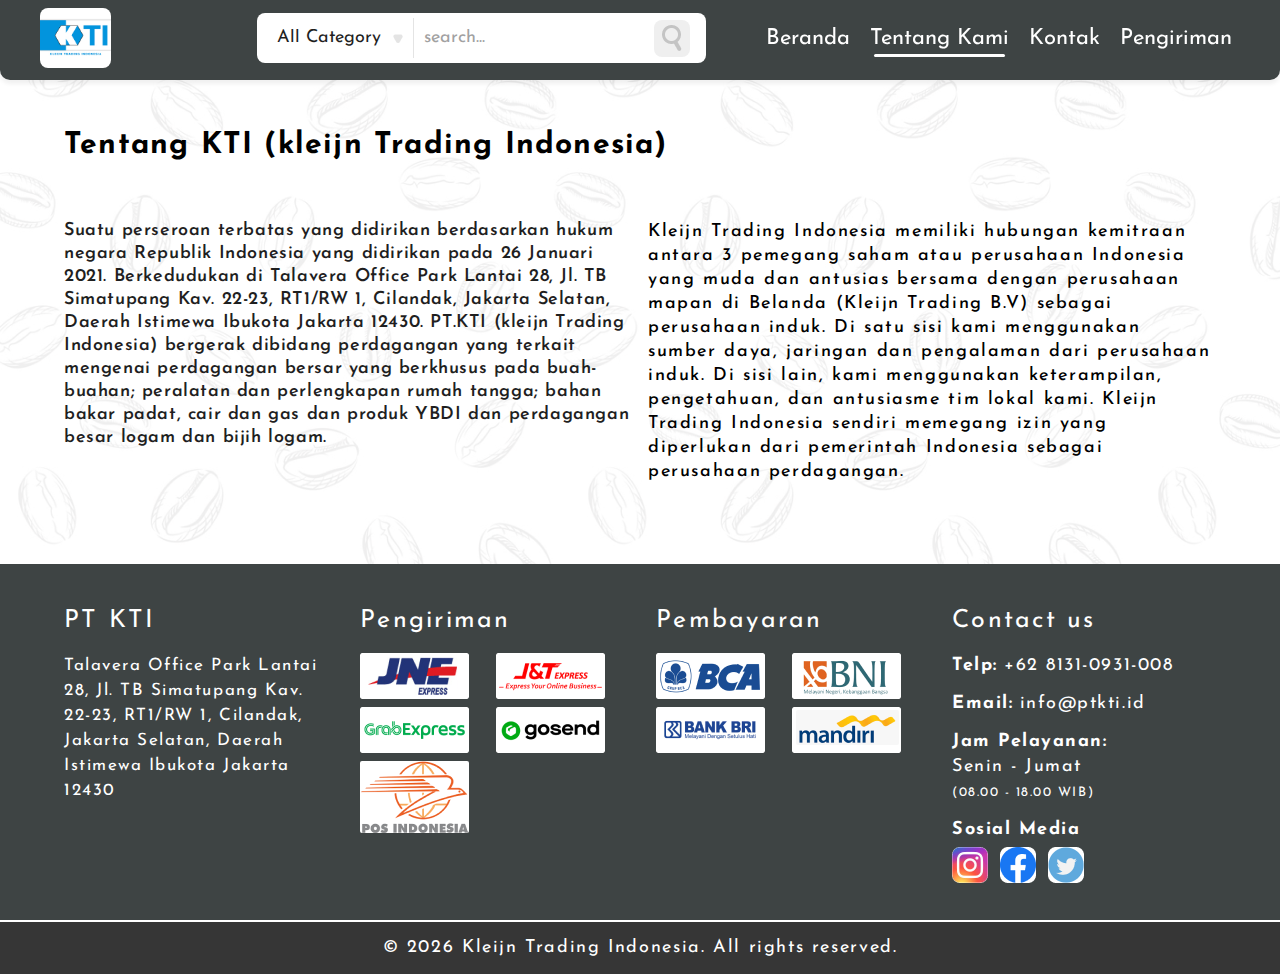
==== commit 7846fed0: "implement updated footer to all page" ====
--- a/view/about-us.html
+++ b/view/about-us.html
@@ -147,29 +147,66 @@
         <footer tabindex="0">
           <div class="footer-content container-coffee">
             <div class="footer-section">
-              <div class="footer-title">Coffe Brand</div>
+              <div class="footer-title">PT KTI</div>
               <div class="footer-content-text">
                 Talavera Office Park Lantai 28, Jl. TB Simatupang Kav. 22-23, RT1/RW 1,
                 Cilandak, Jakarta Selatan, Daerah Istimewa Ibukota Jakarta 12430
               </div>
             </div>
-            <div class="footer-section right">
+            <div class="footer-section">
+              <div class="footer-title">Pengiriman</div>
+              <div class="footer-content-text icon-grid">
+                <img src="/src/images/footer/jne.png" alt="jne" />
+                <img src="/src/images/footer/jnt.png" alt="jnt" />
+                <img src="/src/images/footer/grab-express.png" alt="grab" />
+                <img src="/src/images/footer/gosend.png" alt="gosend" />
+                <img src="/src/images/footer/pos-indonesia.png" alt="pos" />
+              </div>
+            </div>
+            <div class="footer-section">
+              <div class="footer-title">Pembayaran</div>
+              <div class="footer-content-text icon-grid">
+                <img src="/src/images/footer/bca.png" alt="bca" />
+                <img src="/src/images/footer/bni.png" alt="bni" />
+                <img src="/src/images/footer/bri.png" alt="bri" />
+                <img src="/src/images/footer/mandiri.png" alt="mandiri" />
+              </div>
+            </div>
+            <div class="footer-section">
               <div class="footer-title">Contact us</div>
               <div>
-                <div class="footer-content-text">
+                <div class="footer-content-text sub-bold">
                   <span class="bold">Telp:</span>
                   <span>+62 8131-0931-008</span>
                 </div>
-                <div class="footer-content-text">
+                <div class="footer-content-text sub-bold">
                   <span class="bold">Email:</span>
                   <span>info@ptkti.id</span>
                 </div>
+                <div class="footer-content-text sub-bold working-hour">
+                  <span class="bold">Jam Pelayanan:</span>
+                  <div>Senin - Jumat</div>
+                  <div>(08.00 - 18.00 WIB)</div>
+                </div>
+                <div class="footer-content-text sub-bold">
+                  <span class="bold">Sosial Media</span>
+                  <div class="social-media-kti">
+                    <a href="#">
+                      <img src="/src/images/footer/instagram.png" alt=" " />
+                    </a>
+                    <a href="#">
+                      <img src="/src/images/footer/facebook.png" alt=" " />
+                    </a>
+                    <a href="#">
+                      <img src="/src/images/footer/twitter.png" alt=" " />
+                    </a>
+                  </div>
+                </div>
               </div>
             </div>
           </div>
           <div class="copyright">
             <div class="container-coffee">
-              <div>info@ptkti.id</div>
               <div>
                 © <span class="year"></span> Kleijn Trading Indonesia. All rights reserved.
               </div>
--- a/src/styles/common.css
+++ b/src/styles/common.css
@@ -241,24 +241,44 @@
 }
 
 footer .footer-content {
-  padding: 44px 24px 60px;
-  display: flex;
-  justify-content: space-between;
-  display: flex;
+  padding: 44px 24px 16px;
+  display: grid;
+  grid-gap: 32px;
+  grid-template-columns: repeat(auto-fit, minmax(248px, 1fr));
   margin: auto;
   max-width: 1200px;
 }
 
+footer .icon-grid {
+  display: grid;
+  grid-gap: 8px;
+  grid-column-gap: 8px;
+  grid-template-columns: repeat(auto-fit, minmax(98px, 1fr));
+  gap: 8px;
+  box-sizing: border-box;
+}
+
+footer .icon-grid img {
+  border-radius: 2px;
+  margin-right: 2px;
+}
+
 footer .copyright .container-coffee {
   padding: 0 24px;
   display: flex;
-  justify-content: space-between;
+  justify-content: center;
+  align-items: center;
   display: flex;
   margin: auto;
   color: #ffffff;
   max-width: 1200px;
 }
 
+footer .copyright .container-coffee div {
+  text-align: center;
+  width: 100%;
+}
+
 footer .footer-section {
   max-width: 400px;
 }
@@ -268,16 +288,16 @@
 }
 
 footer .footer-title {
-  font-size: 28px;
-  line-height: 28px;
+  font-size: 25px;
+  line-height: 25px;
   letter-spacing: 0.09em;
   color: #ffffff;
   margin-bottom: 20px;
 }
 
 footer .footer-content-text {
-  font-size: 18px;
-  line-height: 28px;
+  font-size: 17px;
+  line-height: 25px;
   letter-spacing: 0.09em;
   color: #ffffff;
 }
@@ -286,6 +306,20 @@
 
 footer .footer-content-text .bold {
   font-weight: bold;
+}
+
+footer .footer-content-text.sub-bold {
+  margin-bottom: 12px;
+}
+
+footer .footer-content-text.sub-bold.working-hour div:last-child {
+  font-size: 13px;
+}
+
+footer .social-media-kti {
+  gap: 12px;
+  display: flex;
+  margin-top: 4px;
 }
 
 footer .copyright {
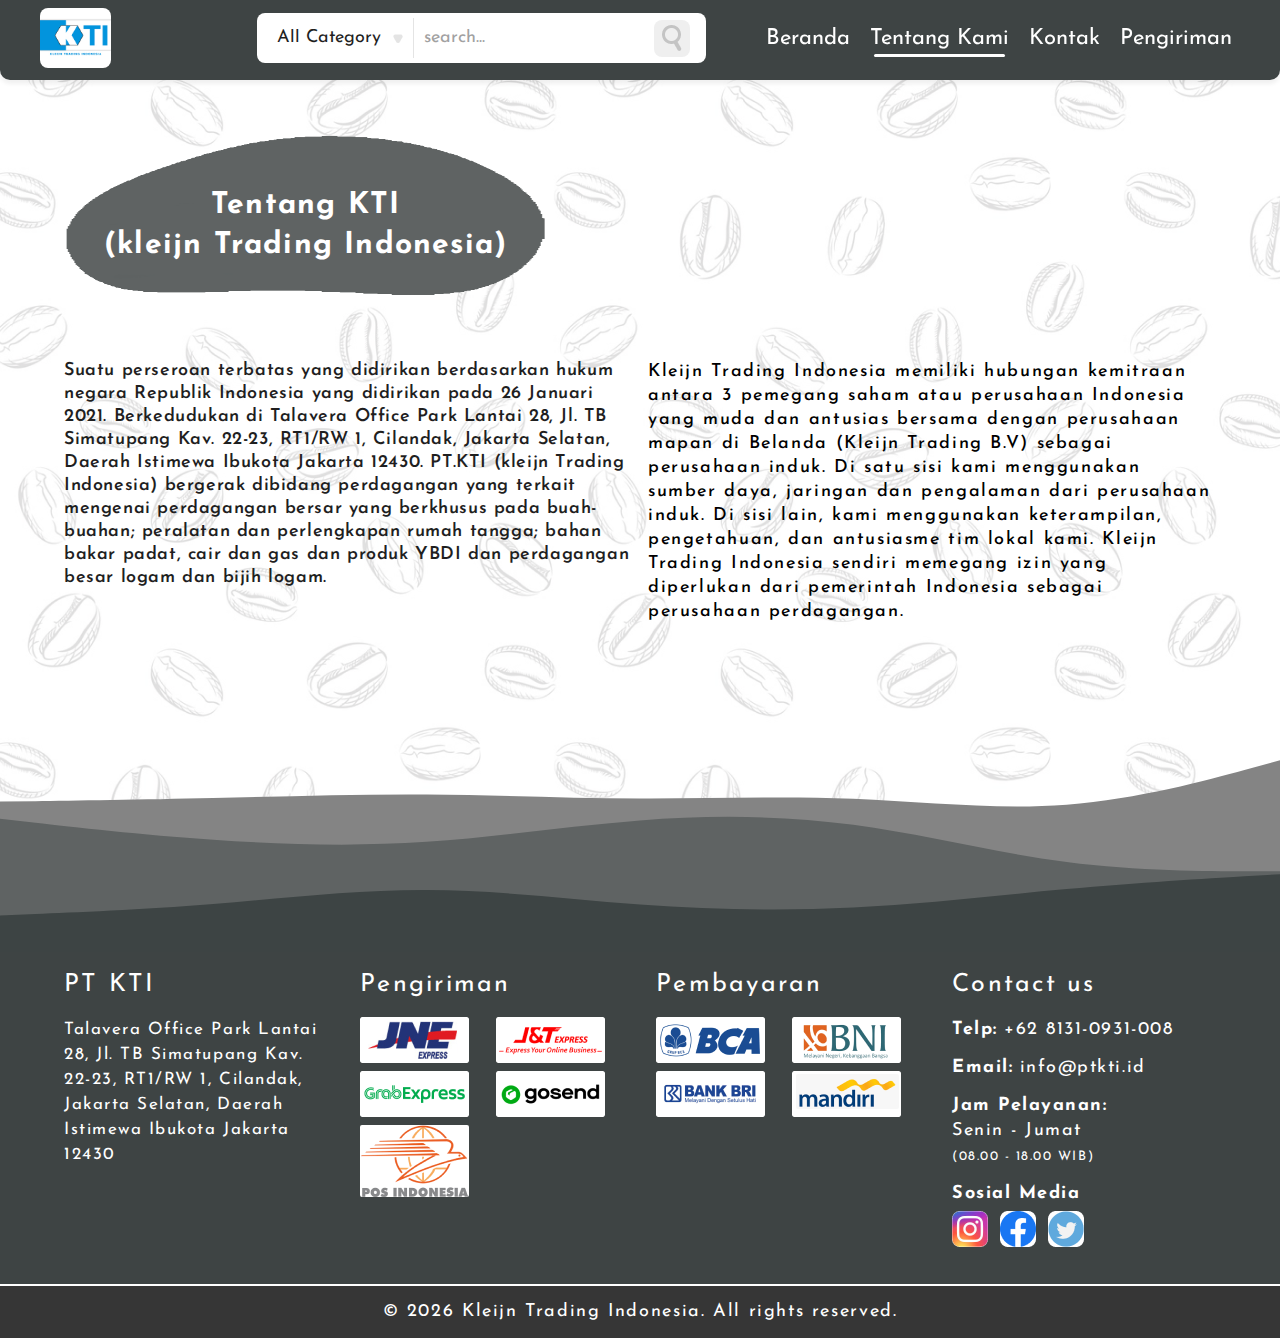
==== commit a503b0f0: "Request Update 001" ====
--- a/view/about-us.html
+++ b/view/about-us.html
@@ -57,7 +57,7 @@
       </nav>
       <div class="outer-container">
         <div class="container-coffee">
-          <div class="page-title">Tentang KTI (kleijn Trading Indonesia)</div>
+          <div class="page-title">Tentang KTI<br><br>(kleijn Trading Indonesia)</div>
           <div class="about-us-wrapper">
             <div class="about-us-left">
               Suatu perseroan terbatas yang didirikan berdasarkan hukum negara
@@ -144,6 +144,18 @@
             </div>
           </div> -->
         </div>
+        <div class="footer-svg-wrapper">
+          <svg id="visual" viewBox="0 0 900 600" width="900" height="600" xmlns="http://www.w3.org/2000/svg" xmlns:xlink="http://www.w3.org/1999/xlink" version="1.1">
+            <path d="M0 487L25 486.7C50 486.3 100 485.7 150 484.5C200 483.3 250 481.7 300 482C350 482.3 400 484.7 450 484.8C500 485 550 483 600
+              485C650 487 700 493 750 489.2C800 485.3 850 471.7 875 464.8L900 458L900 601L875 601C850 601 800 601 750 601C700 601 650 601 600 
+              601C550 601 500 601 450 601C400 601 350 601 300 601C250 601 200 601 150 601C100 601 50 601 25 601L0 601Z" fill="#848484"></path>
+            <path d="M0 499L25 501.8C50 504.7 100 510.3 150 513.8C200 517.3 250 518.7 300 515.3C350 512 400 504 450 500.2C500 496.3 550 496.7 
+              600 503.3C650 510 700 523 750 529.5C800 536 850 536 875 536L900 536L900 601L875 601C850 601 800 601 750 601C700 601 650 601 600
+              601C550 601 500 601 450 601C400 601 350 601 300 601C250 601 200 601 150 601C100 601 50 601 25 601L0 601Z" fill="#5f6363"></path>
+            <path d="M0 567L25 566C50 565 100 563 150 559C200 555 250 549 300 549.2C350 549.3 400 555.7 450 559.3C500 563 550 564 600 561.5C650
+              559 700 553 750 548.5C800 544 850 541 875 539.5L900 538L900 601L875 601C850 601 800 601 750 601C700 601 650 601 600 601C550 601
+              500 601 450 601C400 601 350 601 300 601C250 601 200 601 150 601C100 601 50 601 25 601L0 601Z" fill="#3d4444"></path></svg>
+        </div>
         <footer tabindex="0">
           <div class="footer-content container-coffee">
             <div class="footer-section">
--- a/src/styles/common.css
+++ b/src/styles/common.css
@@ -18,6 +18,14 @@
 }
 
 body {
+  background-image: url("/src/images/coffe-overlay.png");
+}
+
+.screen {
+  position: relative;
+}
+
+.our-link-wrapper {
   background-image: url("/src/images/coffe-overlay.png");
 }
 
@@ -163,6 +171,7 @@
   margin: 4px auto;
   text-decoration: none;
   color: #1f1f1f;
+  text-align: center;
 }
 
 #side-drawer .menu-item.active {
@@ -186,6 +195,7 @@
   width: 100vw;
   background: #ffffff;
   box-sizing: border-box;
+  z-index: 10;
 }
 
 .bottom-nav .nav-item {
@@ -224,13 +234,14 @@
   letter-spacing: 4px;
   color: #606060;
   margin-top: 4px;
+  text-align: center;
 }
 
 /* footer */
 
 footer {
   background-color: rgba(62, 68, 68, 1);
-  margin-top: 80px;
+  margin-top: -10px;
   display: none;
 }
 
@@ -241,7 +252,7 @@
 }
 
 footer .footer-content {
-  padding: 44px 24px 16px;
+  padding: 20px 24px 16px;
   display: grid;
   grid-gap: 32px;
   grid-template-columns: repeat(auto-fit, minmax(248px, 1fr));
@@ -452,7 +463,7 @@
 
 .pagination-desktop {
   display: flex;
-  margin: 68px auto 0;
+  margin: 24px 16px 100px;
   align-items: center;
   justify-content: center;
   font-size: 18px;
@@ -460,6 +471,7 @@
   color: #ffffff;
   gap: 16px;
   box-sizing: border-box;
+  flex-wrap: wrap;
 }
 
 .pagination-desktop .prev-next {
@@ -609,7 +621,7 @@
 
 .product-video-wrapper .video-wrapper .swiper-wrapper {
   width: 100%;
-  height: 240px;
+  height: 480px;
 }
 
 .product-video-wrapper .player-slide {
@@ -632,8 +644,9 @@
 }
 
 .product-video-wrapper .video-description .button {
-  display: none;
   margin-top: 24px;
+  width: 100%;
+  box-sizing: border-box;
 }
 
 .swiper {
@@ -645,9 +658,7 @@
 .swiper-slide {
   text-align: center;
   font-size: 18px;
-  background: #fff;
-
-  /* Center slide text vertically */
+  background: #fdf4f4;
   display: -webkit-box;
   display: -ms-flexbox;
   display: -webkit-flex;
@@ -662,6 +673,10 @@
   align-items: center;
 }
 
+.swiper-slide video {
+  padding-bottom: 80px;
+}
+
 .swiper-slide img {
   display: block;
   width: 100%;
@@ -682,7 +697,7 @@
 .swiper-pagination-bullets.swiper-pagination-horizontal,
 .swiper-pagination-custom,
 .swiper-pagination-fraction {
-  margin-left: 40%;
+  margin-left: calc(50% - 50px);
   display: flex;
   width: 100px !important;
 }
@@ -775,16 +790,16 @@
 }
 
 .detail-product-modal .product-detail .title {
-  font-size: 22px;
-  line-height: 22px;
+  font-size: 20px;
+  line-height: 20px;
   letter-spacing: 0.04em;
   color: #1f1f1f;
   margin-bottom: 12px;
 }
 
 .detail-product-modal .product-detail .product-price {
-  font-size: 14px;
-  line-height: 14px;
+  font-size: 16px;
+  line-height: 16px;
   letter-spacing: 0.04em;
   color: #00cc5e;
   margin-bottom: 16px;
@@ -838,6 +853,55 @@
   object-fit: contain;
 }
 
+.pour-coffee {
+  position: fixed;
+  z-index: 2;
+  top: 60px;
+  right: 0;
+  margin-right: 4px;
+  display: flex;
+  align-items: center;
+  transition: all 0.35s ease-in-out;
+}
+
+.pour-coffee video {
+  width: 100px;
+  -webkit-box-shadow: -5px 14px 11px -9px rgba(0, 0, 0, 0.16);
+  -moz-box-shadow: -5px 14px 11px -9px rgba(0, 0, 0, 0.16);
+  box-shadow: -5px 14px 11px -9px rgba(0, 0, 0, 0.16);
+  border-radius: 10px;
+  border: 1px solid #f7f7f7;
+}
+
+.pour-coffee button {
+  margin-right: -10px;
+  margin-top: 20px;
+  border-radius: 25%;
+  width: 25px;
+  height: 30px;
+  border: 2px solid #3d4444;
+  background: #3d4444;
+  color: #fff;
+  display: flex;
+  align-items: center;
+  justify-content: center;
+  z-index: 3;
+  padding-bottom: 1px;
+  padding-left: 1px;
+  font-size: 20px;
+  transition: transform 0.35s ease-in-out;
+  cursor: pointer;
+  box-shadow: 0px 0px 15px -5px rgba(0, 0, 0, 0.85);
+}
+
+.pour-coffee a {
+  cursor: default;
+}
+
+.footer-svg-wrapper {
+  display: none;
+}
+
 @media screen and (min-width: 768px) {
   .page-title {
     background-color: transparent;
@@ -847,6 +911,12 @@
     color: #000000;
     font-weight: bold;
     margin: 64px 0;
+    background: url("/src/images/blob-title.png");
+    background-repeat: no-repeat;
+    background-size: 100% 100%;
+    padding: 60px 40px 40px;
+    color: #ffffff;
+    text-align: center;
   }
 
   .top-nav {
@@ -1012,6 +1082,7 @@
 
   .image-product-modal .focused-img-wrapper {
     width: 400px;
+    min-width: 400px;
     height: 400px;
     background: #fdf4f4;
   }
@@ -1026,6 +1097,18 @@
     font-size: 20px;
     letter-spacing: 0.04em;
     color: #1f1f1f;
+    font-weight: 600;
+  }
+
+  .image-list-wrapper .title.description {
+    margin: 36px 0 12px;
+  }
+
+  .image-list-wrapper .description-product {
+    letter-spacing: 0.04em;
+    color: #1f1f1f;
+    font-size: 18px;
+    line-height: 26px;
   }
 
   .image-product-modal .image-list {
@@ -1072,7 +1155,7 @@
 
   .product-video-wrapper .video-wrapper .swiper-wrapper {
     width: 50%;
-    height: 300px;
+    height: 560px;
   }
 
   .product-video-wrapper .video-description {
@@ -1082,8 +1165,47 @@
 
   .product-video-wrapper .video-description .button {
     display: flex;
-    width: 50%;
-    min-width: 200px;
+    /* width: 50%; */
+    /* min-width: 200px; */
+  }
+
+  .product-video-wrapper .video-description .row-button {
+    display: flex;
+    gap: 16px;
+    text-align: center;
+  }
+
+  .pagination-desktop {
+    margin: 68px auto 0;
+  }
+
+  .pour-coffee {
+    margin-right: 40px;
+    top: 144px;
+  }
+
+  .pour-coffee video {
+    width: 160px;
+  }
+
+  .pour-coffee button {
+    height: 48px;
+    width: 32px;
+  }
+
+  .footer-svg-wrapper {
+    width: 100%;
+    height: 232px;
+    overflow: hidden;
+    display: flex;
+    align-items: flex-end;
+    margin-top: 40px;
+  }
+
+  .footer-svg-wrapper svg {
+    width: 100%;
+    height: auto;
+    margin-top: -450px;
   }
 }
 
@@ -1107,6 +1229,19 @@
     flex-direction: row;
   }
 }
+
+@media screen and (min-width: 1440px) {
+  .footer-svg-wrapper {
+    height: 300px;
+  }
+}
+
+@media screen and (min-width: 2040px) {
+  .footer-svg-wrapper {
+    height: 400px;
+  }
+}
+
 
 .search-bar-wrapper .search-box {
   float: none !important;
@@ -1132,4 +1267,3 @@
   height: 40px;
   color: #1f1f1f;
 }
-
--- a/src/styles/about-us.css
+++ b/src/styles/about-us.css
@@ -21,13 +21,17 @@
   gap: 16px;
 }
 
+.about-us-wrapper .about-us-left {
+  margin-bottom: 100px;
+}
+
 .about-us-wrapper .about-us-right {
-  display: none;
   font-size: 18px;
   line-height: 24px;
   letter-spacing: 0.09em;
   font-weight: 500;
   color: #000000;
+  margin: -80px 0 100px;
 }
 
 .our-team-wrapper {
@@ -112,7 +116,7 @@
   }
 
   .about-us-wrapper .about-us-right {
-    display: block;
+    margin: 0;
   }
 
   .our-team-wrapper .our-team-list {
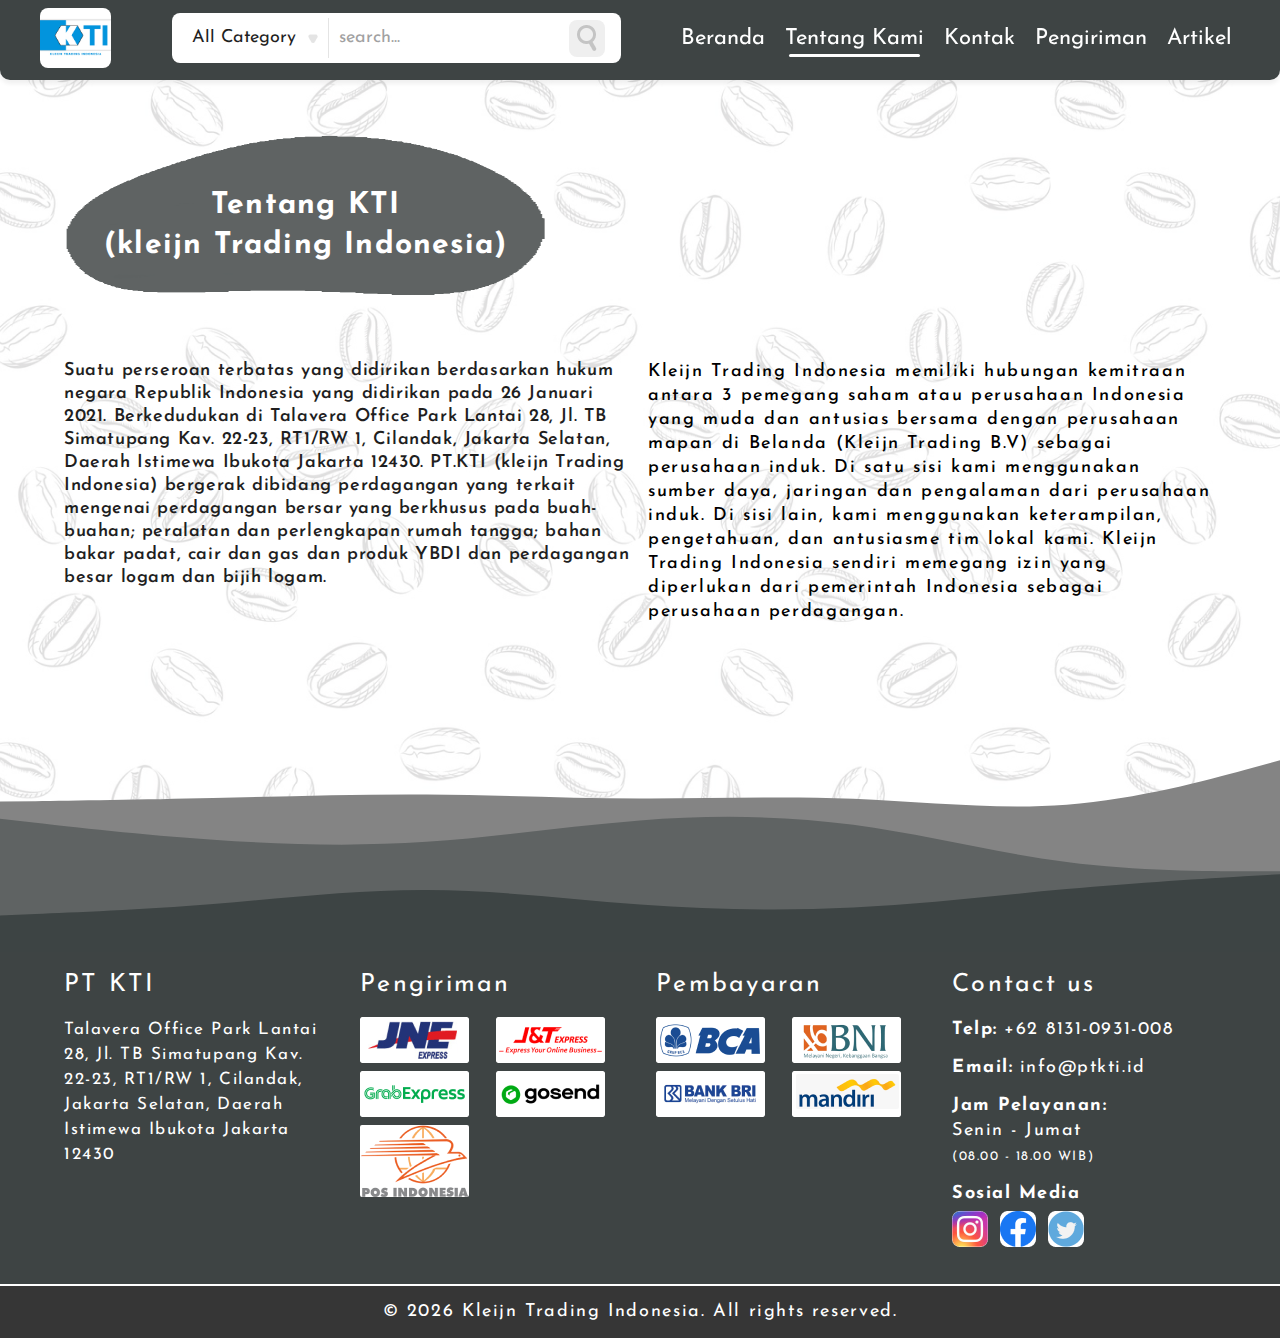
==== commit e172910d: "add article list & article detail" ====
--- a/view/about-us.html
+++ b/view/about-us.html
@@ -51,6 +51,9 @@
               <li class="menu-item">
                 <a href="/view/shipping.html">Pengiriman</a>
               </li>
+              <li class="menu-item">
+                <a href="/view/article.html">Artikel</a>
+              </li>
             </ul>
           </div>
         </div>
@@ -260,6 +263,7 @@
           <a class="menu-item active" href="/view/about-us.html">Tentang Kami</a>
           <a class="menu-item" href="/view/contact.html">Kontak</a>
           <a class="menu-item" href="/view/shipping.html">Pengiriman</a>
+          <a class="menu-item" href="/view/article.html">Artikel</a>
         </div>
       </div>
       <div class="drawer-right">a</div>
--- a/src/styles/common.css
+++ b/src/styles/common.css
@@ -99,6 +99,7 @@
   padding-bottom: 3px;
   color: #3e4444;
   background-color: #7e7e7e;
+  cursor: pointer;
 }
 
 .top-nav .menu-list {
@@ -474,12 +475,17 @@
   flex-wrap: wrap;
 }
 
+.pagination-desktop a {
+  text-decoration: none;
+}
+
 .pagination-desktop .prev-next {
   padding: 8px 16px;
   background: #3e4444;
   border-radius: 4px;
   border: 1px solid #3e4444;
   cursor: pointer;
+  color: #ffffff;
 }
 
 .pagination-desktop .page {
@@ -1215,7 +1221,7 @@
   }
 }
 
-@media screen and (min-width: 1122px) {
+@media screen and (min-width: 1224px) {
   .top-nav .hamburger-menu {
     display: none;
   }
